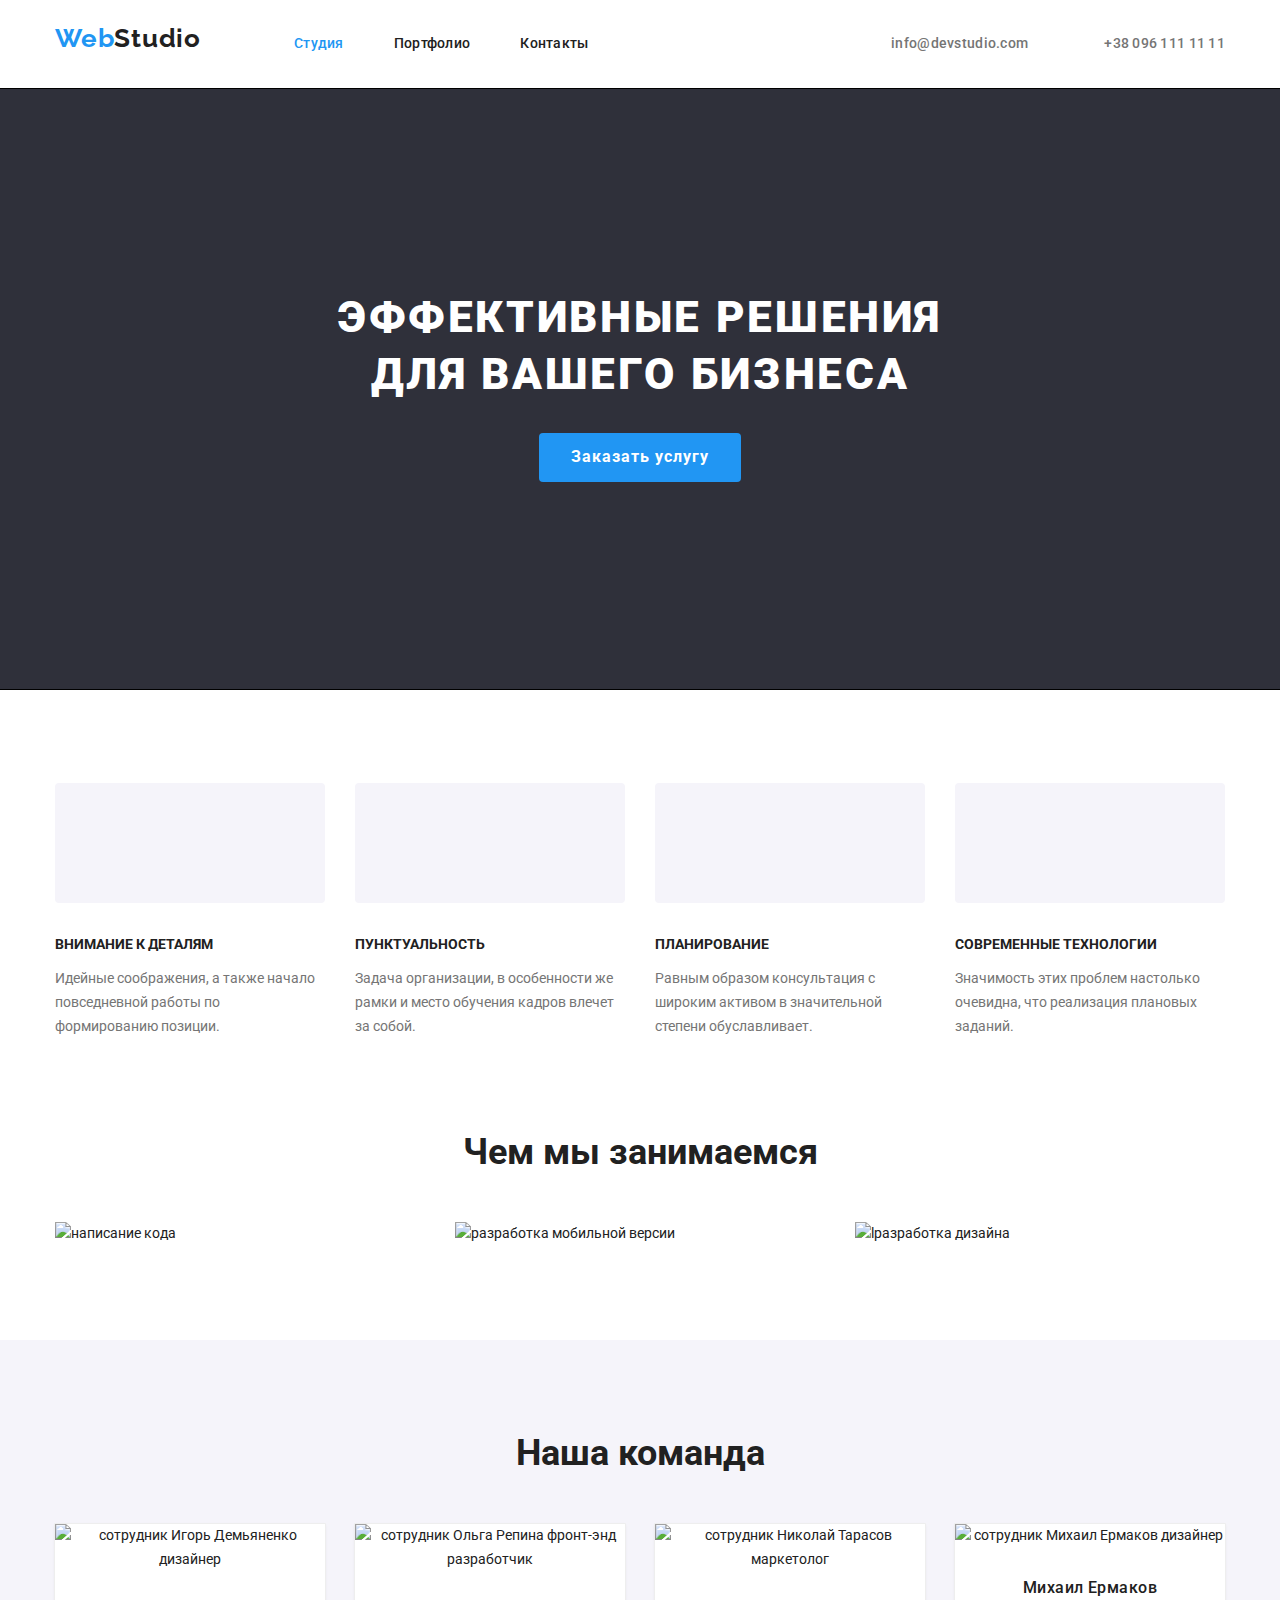
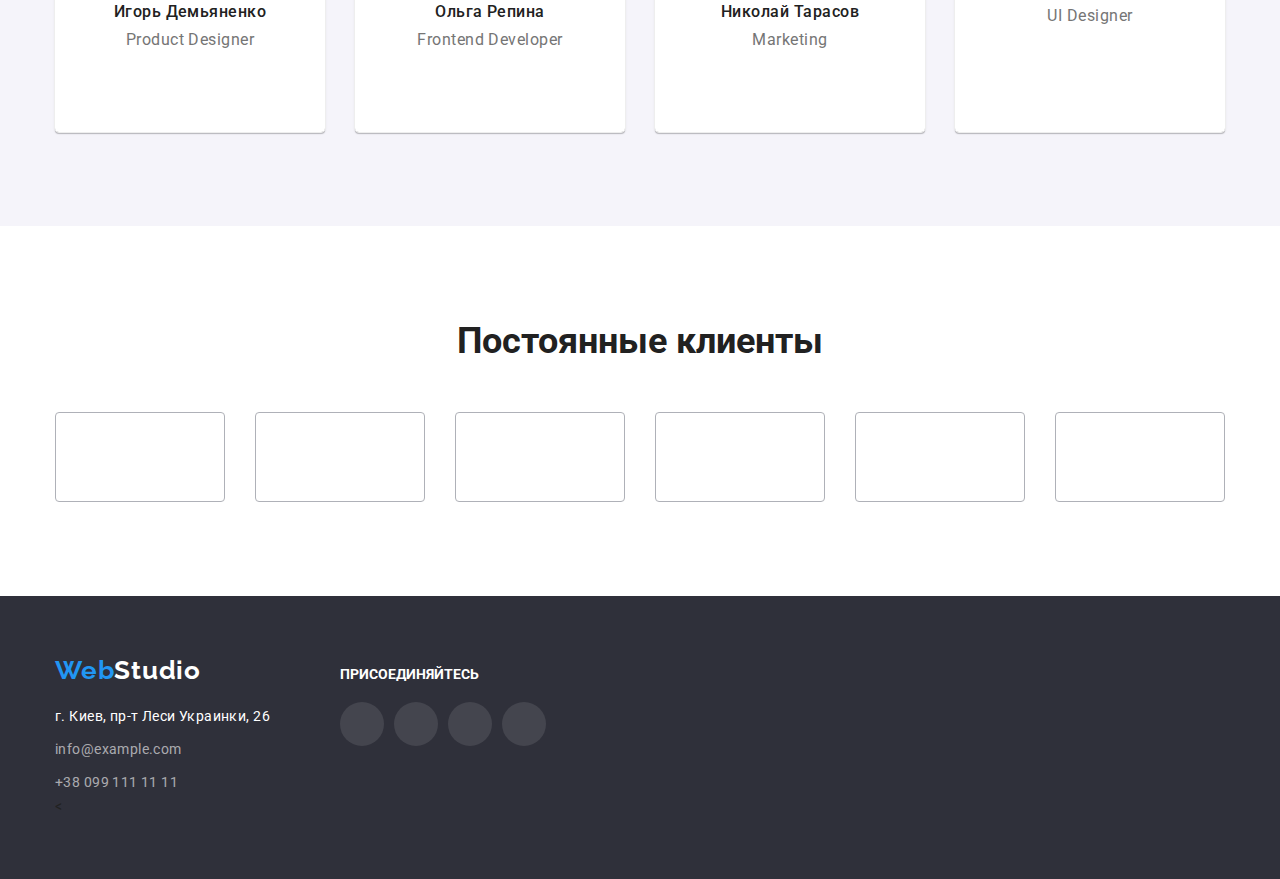
==== index.html @ 5edfe0b4 "Добавляет файлы работы номер4" ====
<!DOCTYPE html>
<html lang="ru">
<head>
    <meta charset="UTF-8">
    <meta http-equiv="X-UA-Compatible" content="IE=edge">
    <meta name="viewport" content="width=device-width, initial-scale=1.0">
    <title>Студия</title>
<link href="https://fonts.googleapis.com/css2?family=Raleway:wght@700&family=Roboto:wght@400;500;700;900&display=swap"
    rel="stylesheet">
    <link rel="stylesheet" href="https://cdnjs.cloudflare.com/ajax/libs/modern-normalize/1.0.0/modern-normalize.min.css" />
    <link rel="stylesheet" href="./css/styles.css">
</head>
<body>
    <header class="page-header">
        <div class="header-container container">
        <nav class="header-nav">
        <a href="./index.html" class="logo">Web<span class="accent">Studio</span></a>
        <ul class="site-nav list">
            <li><a href="./index.html" class="link current">Студия</a></li>
            <li><a href="./portfolio.html" class="link">Портфолио</a></li>
            <li><a href="#contacts" class="link">Контакты</a></li>
        </ul>
        </nav>
        <ul class="site-navcolor list header-container">
            <li class="site-navcolor-item"><a class="link" href="mailto:info@devstudio.com">
                <svg class="address-link-icon" width="16" height="12">
                <use href="./symbol-defs.svg#icon-envelope"></use>
                </svg>info@devstudio.com</a></li>
            <li class="site-navcolor-item"><a class="link" href="tel:+380961111111">
                <svg class="address-link-icon" width="16" height="12">
                <use href="./symbol-defs.svg#icon-tell"></use></svg>+38 096 111 11 11</a>
            </li>
        </ul>
        </div>
    </header>
    <main>
        <section class="bgcolorheader overlay">
            <div class=" container header-blok">
            <h1 class="headerdecor">Эффективные решения<br>для вашего бизнеса</h1>
            <button class="btn" type="button">Заказать услугу</button>
            </div>
        </section>
    <section class="section characteristic-info">
        <div class="container">
        <ul class="list characteristic">
            <li class="characteristic-item">
                <h3 class="decoration">ВНИМАНИЕ К ДЕТАЛЯМ </h3>
                <p class="text">Идейные соображения, а также начало повседневной работы по формированию позиции.</p>
            </li>
            <li class="characteristic-item">
                <h3 class="decoration">ПУНКТУАЛЬНОСТЬ</h3>
                <p class="text">Задача организации, в особенности же рамки и место обучения кадров влечет за собой.</p>
            </li>
            <li class="characteristic-item">
                <h3 class="decoration">ПЛАНИРОВАНИЕ</h3>
                <p class="text">Равным образом консультация с широким активом в значительной степени обуславливает.</p>
            </li>
            <li class="characteristic-item">
                <h3 class="decoration">СОВРЕМЕННЫЕ ТЕХНОЛОГИИ</h3>
                <p class="text">Значимость этих проблем настолько очевидна, что реализация плановых заданий.</p>
            </li>
        </ul>
        </div>
    </section>
    <section class="section work-section">
        <h2 class="work-secondheading">Чем мы занимаемся</h2>
        <div class="container">
        <ul class="list work-product">
            <li class="work-product-item"><img src="./images/frontend.jpg" alt="написание кода" width="370"></li>
            <li class="work-product-item"><img src="./images/development.jpg" alt="разработка мобильной версии" width="370"></li>
            <li class="work-product-item"><img src="./images/webdesign.jpg" alt="lразработка дизайна" width="370"></li>
        </ul>
        </div>
    </section>
    <section class="team section">
        <div class="container">
        <h2 class="teamheading">Наша команда</h2>
        <ul class="list team-representiv">
            <li class="bgcteam"><img class="team-img" src="./images/igordemyanenko.jpg" alt="сотрудник Игорь Демьяненко дизайнер" width="270">
            <h3 class="teamperson">Игорь Демьяненко</h3>
            <p class="teamposition">Product Designer</p>
            <ul class="team-networks list">
                <li class="team-networks-list">
            <a class="team-networks-links link" href="https://www.instagram.com/?h1=ru" target="_blank"
            rel="noopener noreferer"><svg width="20" height="20">
            <use href="./symbol-defs.svg#icon-instagram"></use>
                </svg></a>
            </li>
            <li class="team-networks-list">
                <a class="team-networks-links link" href="https://www.instagram.com/?h1=ru" target="_blank" rel="noopener noreferer"><svg width="20" height="20">
                    <use href="./symbol-defs.svg#icon-twitter"></use>
                    </svg></a>
            </li>
            <li class="team-networks-list">
                <a class="team-networks-links link" href="https://www.instagram.com/?h1=ru" target="_blank" rel="noopener noreferer"><svg
                        width="20" height="20">
                        <use href="./symbol-defs.svg#icon-facebook"></use>
                    </svg></a>
            </li>
            <li class="team-networks-list">
                <a class="team-networks-links link" href="https://www.instagram.com/?h1=ru" target="_blank" rel="noopener noreferer"><svg
                        width="20" height="20">
                        <use href="./symbol-defs.svg#icon-linkedin"></use>
                    </svg></a>
            </li></ul>
            <li class="bgcteam"><img class="team-img" src="./images/olgarepina.jpg" alt="сотрудник Ольга Репина фронт-энд разработчик" width="270">
            <h3 class="teamperson">Ольга Репина</h3>
            <p class="teamposition">Frontend Developer</p>
            <ul class="team-networks list">
                <li class="team-networks-list">
                    <a class="team-networks-links" href="https://www.instagram.com/?h1=ru" target="_blank"
                        rel="noopener noreferer"><svg width="20" height="20">
                            <use href="./symbol-defs.svg#icon-instagram"></use>
                        </svg></a>
                </li>
                <li class="team-networks-list">
                    <a class="team-networks-links" href="https://www.instagram.com/?h1=ru" target="_blank"
                        rel="noopener noreferer"><svg width="20" height="20">
                            <use href="./symbol-defs.svg#icon-twitter"></use>
                        </svg></a>
                </li>
                <li class="team-networks-list">
                    <a class="team-networks-links" href="https://www.instagram.com/?h1=ru" target="_blank"
                        rel="noopener noreferer"><svg width="20" height="20">
                            <use href="./symbol-defs.svg#icon-facebook"></use>
                        </svg></a>
                </li>
                <li class="team-networks-list">
                    <a class="team-networks-links" href="https://www.instagram.com/?h1=ru" target="_blank"
                        rel="noopener noreferer"><svg width="20" height="20">
                            <use href="./symbol-defs.svg#icon-linkedin"></use>
                        </svg></a>
                </li></ul>
            <li class="bgcteam"><img class="team-img" src="./images/nikolaytarasov.jpg" alt="сотрудник Николай Тарасов маркетолог" width="270">
            <h3 class="teamperson">Николай Тарасов</h3>
            <p class="teamposition">Marketing</p>
            <ul class="team-networks list">
                <li class="team-networks-list">
                    <a class="team-networks-links" href="https://www.instagram.com/?h1=ru" target="_blank"
                        rel="noopener noreferer"><svg width="20" height="20">
                            <use href="./symbol-defs.svg#icon-instagram"></use>
                        </svg></a>
                </li>
                <li class="team-networks-list">
                    <a class="team-networks-links" href="https://www.instagram.com/?h1=ru" target="_blank"
                        rel="noopener noreferer"><svg width="20" height="20">
                            <use href="./symbol-defs.svg#icon-twitter"></use>
                        </svg></a>
                </li>
                <li class="team-networks-list">
                    <a class="team-networks-links" href="https://www.instagram.com/?h1=ru" target="_blank"
                        rel="noopener noreferer"><svg width="20" height="20">
                            <use href="./symbol-defs.svg#icon-facebook"></use>
                        </svg></a>
                </li>
                <li class="team-networks-list">
                    <a class="team-networks-links" href="https://www.instagram.com/?h1=ru" target="_blank"
                        rel="noopener noreferer"><svg width="20" height="20">
                            <use href="./symbol-defs.svg#icon-linkedin"></use>
                        </svg></a>
                </li></ul>
            <li class="bgcteam"><img class="team-img" src="./images/mikhailyermakov.jpg" alt="сотрудник Михаил Ермаков дизайнер" width="270">
            <h3 class="teamperson">Михаил Ермаков</h3>
            <p class="teamposition">UI Designer</p>
            <ul class="team-networks list">
                <li class="team-networks-list">
                    <a class="team-networks-links" href="https://www.instagram.com/?h1=ru" target="_blank"
                        rel="noopener noreferer"><svg width="20" height="20">
                            <use href="./symbol-defs.svg#icon-instagram"></use>
                        </svg></a>
                </li>
                <li class="team-networks-list">
                    <a class="team-networks-links" href="https://www.instagram.com/?h1=ru" target="_blank"
                        rel="noopener noreferer"><svg width="20" height="20">
                            <use href="./symbol-defs.svg#icon-twitter"></use>
                        </svg></a>
                </li>
                <li class="team-networks-list">
                    <a class="team-networks-links" href="https://www.instagram.com/?h1=ru" target="_blank"
                        rel="noopener noreferer"><svg width="20" height="20">
                            <use href="./symbol-defs.svg#icon-facebook"></use>
                        </svg></a>
                </li>
                <li class="team-networks-list">
                    <a class="team-networks-links" href="https://www.instagram.com/?h1=ru" target="_blank"
                        rel="noopener noreferer"><svg width="20" height="20">
                            <use href="./symbol-defs.svg#icon-linkedin"></use>
                        </svg></a>
                </li></ul>
                </li></li></li></li></ul>
        </div>
    </section>
    <section class="clients section">
    <div class="container">
        <h3 class="clientheading">Постоянные клиенты</h3>
        <ul class="clients-list list">
            <li class="clients-item"><a href="" class="link clients-links">
            <svg class="clients-icon" width="106" height="60">
            <use href="./symbol-defs.svg#icon-yaco"></use>
            </svg></a>
            </li>
<li class="clients-item">
    <a href="" class="clients-links">
    <svg class="clients-icon" width="106" height="60">
    <use href="./symbol-defs.svg#icon-logo"></use>
    </svg></a>
</li>
<li class="clients-item">
    <a href="" class="clients-links">
    <svg class="clients-icon" width="106" height="60">
    <use href="./symbol-defs.svg#icon-company"></use>
    </svg></a>
</li>
<li class="clients-item">
    <a href="" class="clients-links">
    <svg class="clients-icon" width="106" height="60">
    <use href="./symbol-defs.svg#icon-fosterpeters"></use>
    </svg></a>
</li>
<li class="clients-item">
    <a href="" class="clients-links">
    <svg class="clients-icon" width="106" height="60">
    <use href="./symbol-defs.svg#icon-brand"></use>
    </svg></a>
</li>
<li class="clients-item">
    <a href="" class="clients-links">
    <svg class="clients-icon" width="106" height="60">
    <use href="./symbol-defs.svg#icon-taglife"></use>
    </svg></a>
</li>
        </ul>
    </div>
    </section>
    </main>
    <footer class="footer">
        <div class="container footer-container">
            <div class="footer-item">
        <a class="logo" href="/">Web<span class="accentfooter">Studio</span></a>
        <address class="address">
            <ul class="list">
                <li class="address-item"><a class="link footeraddress" href="">г. Киев, пр-т Леси Украинки, 26</a></li>
                <li class="address-item"><a class="link footercontackt" href="mailto:info@devstudio.com">info@example.com</a></li>
                <li class="address-item"><a class="link footercontackt" href="tel:+380961111111">+38 099 111 11 11</a></li>
            </ul><
        </address></div>
        <div class="footer-item">
            <p class="footer-join-title">присоединяйтесь</p>
            <ul class="footer-networks list">
                <li class="footer-networks-list">
                    <a href="https://www.instagram.com/?hl=ru" target="_blank" rel="noopener noreferer"
                        class="footer-networks-links">
                        <svg width="20" height="20">
                            <use href="./symbol-defs.svg#icon-instagram"></use>
                        </svg></a>
                </li>
                <li class="footer-networks-list">
                    <a href="https://twitter.com/?lang=ru" target="_blank" rel="noopener noreferer"
                        class="footer-networks-links">
                        <svg width="20" height="20">
                            <use href="./symbol-defs.svg#icon-twitter"></use>
                        </svg></a>
                </li>
                <li class="footer-networks-list">
                    <a href="https://uk-ua.facebook.com/" target="_blank" rel="noopener noreferer"
                        class="footer-networks-links"><svg width="20" height="20">
                            <use href="./symbol-defs.svg#icon-facebook"></use>
                        </svg></a>
                </li>
                <li class="footer-networks-list">
                    <a href="https://www.linkedin.com/" target="_blank" rel="noopener noreferer"
                        class="footer-networks-links"><svg width="20" height="20">
                            <use href="./symbol-defs.svg#icon-linkedin"></use>
                        </svg></a>
                </li>
            </ul>
        </div></div>
    </footer>
</body>
</html>
---- css/styles.css ----
:root {
  --primary-text-color: #212121;
  --title-text-color: #757575;
  --accent-color: #2196f3;
  --footer-contact: rgba(255, 255, 255, 0.6);
  --dark-bgc: #2f303a;
  --white-text-color: #ffffff;
  --white-bgc-port: #f5f4fa;
  --border-portfoli: #eeeeee;
  --icon: #afb1b8;
}

/*html {
  box-sizing: border-box;
}*/

*,
*::before,
*::after {
  box-sizing: border-box;
}

/** {
  padding: 0;
  margin: 0;
  border: 0;
}

*nav,
footer,
header,
aside {
  display: block;
}*/

.hidden {
  position: absolute;
  width: 1px;
  height: 1px;
  margin: -1px;
  padding: 0;
  overflow: hidden;
  border: 0;
  clip: rect(0 0 0 0);
}

body {
  background-color: var(--btn-second-color);
  color: var(--primary-text-color);
  font-family: Roboto, sans-serif;
  font-size: 14px;
  line-height: 1.71;
  font-weight: 400;
  font-style: normal;
}

p,
h1,
h2,
h3,
h4,
h5,
h6 {
  margin: 0;
}

ul {
  margin: 0;
  padding-left: 0;
}

img {
  display: block;
}

.container {
  width: 1200px;
  margin: 0 auto;
  padding: 0 15px;
}

.section {
  padding-top: 94px;
  padding-bottom: 94px;
}

.header-container {
  display: flex;
  align-items: center;
  /*margin-left: auto;
  /*padding-left: 93px;
  padding-right: 215px;
  padding-top: 24px;
  padding-bottom: 25px;
  /*margin-left: 32px;*/
}
/*.site-nav:not(:last-child) {
  margin-right: 40px;
}*/
/*header*/
.list {
  list-style: none;
}

.link {
  text-decoration: none;
}

/*.main-nav {
  display: inline-flex;
  align-items: center;
}*/

.header-nav {
  display: flex;
}

.header-nav .logo {
  margin-right: 93px;
  padding-top: 24px;
  padding-bottom: 25px;
  display: block;
}

.page-header {
  border-bottom: 1px solid var(--border-portfoli);
}

.site-nav {
  display: flex;
  font-weight: 500;
  letter-spacing: 0.02em;
  /*padding-top:32px ;
  padding-bottom: 32px;*/
}

.site-nav li:not(:last-child) {
  margin-right: 50px;
}

.site-nav li {
  margin-right: 50px;
}

.site-nav .link {
  color: var(--primary-text-color);
  padding-top: 32px;
  padding-bottom: 32px;
  display: block;
}
.site-nav .link:hover,
.site-nav .link:focus,
.link.current {
  color: var(--accent-color);
}

.site-navcolor {
  display: flex;
  font-weight: 500;
  letter-spacing: 0.02em;
  /*padding-top: 32px;
  padding-bottom: 32px;*/
  align-items: center;
  margin-left: auto;
}

.site-navcolor-item:not(:last-child) {
  margin-right: 50px;
}

/*.site-navcolor-item::before {
  content: "";
  display: inline-block;
  widht: 16px;
  height: 12px;
  outline: 1px solid red;
  /*(если иконка на 100процентов ширины,убираем ширину и инлайн-блок на блок (иконки после хедера))*/
/*background-image: url(../images/envelope.svg);
  background-size: contain;
  background-repeat: no-repeat;
}*/

.site-navcolor .link {
  color: var(--title-text-color);
  padding-top: 32px;
  padding-bottom: 32px;
  display: block;
}
.site-navcolor .link:hover,
.site-navcolor .link:focus,
.link.current {
  color: var(--accent-color);
}

.logo {
  color: var(--accent-color);
  font-family: Raleway, cursive;
  font-size: 26px;
  line-height: 1.1;
  font-weight: bold;
  text-decoration: none;
  letter-spacing: 0.03em;
  /*padding-right: 93px;
  /*padding-left: 215px;*/
  /*padding-top:24px;
  padding-bottom:25px;*/
}

.accent {
  color: var(--primary-text-color);
}

/*header*/
.teamheading {
  font-size: 36px;
  line-height: 1.1;
  font-weight: bold;
  color: var(--primary-text-color);
  text-align: center;
  margin-bottom: 50px;
}

/*main*/
.bgcolorheader {
  background-color: var(--dark-bgc);
  /*margin-bottom: 94px;
  margin-top: 32px;*/
  padding-bottom: 200px;
  padding-top: 200px;
  text-align: center;
}

.headerdecor {
  color: var(--white-text-color);
  font-weight: 900;
  font-size: 44px;
  line-height: 1.3;
  letter-spacing: 0.06em;
  text-align: center;
  text-transform: uppercase;
  margin-bottom: 30px;
  /*padding: 200px;*/
}

.btn {
  background: var(--accent-color);
  color: var(--white-text-color);
  font-size: 16px;
  border-radius: 4px;
  font-family: inherit;
  font-weight: bold;
  font-size: 16px;
  line-height: 1.8;
  letter-spacing: 0.06em;
  cursor: pointer;
  /*justify-content: center;
  align-items: center;*/
  display: inline-block;
  padding: 10px 32px;
  text-align: center;
  border: none;
}

.decoration {
  color: var(--primary-text-color);
  text-transform: uppercase;
  margin-bottom: 10px;
  font-size: 14px;
}

.text {
  color: var(--title-text-color);
  /*font-weight: normal;
  font-size: 14px;
  letter-spacing: 0.03em;
  /*flex-wrap: wrap;
  width: 270px;*/
  /*text-align: left;
  /*margin-right: 20px;*/
}

.team {
  background-color: var(--white-bgc-port);
  /*margin-top: 94px;*/
}

.teamperson {
  color: var(--primary-text-color);
  font-weight: 500;
  font-size: 16px;
  line-height: 19px;
  letter-spacing: 0.03em;
  /*padding-top: 30px;*/
  padding-bottom: 10px;
}

.teamposition {
  color: var(--title-text-color);
  font-weight: normal;
  font-size: 16px;
  line-height: 1.1;
  letter-spacing: 0.03em;
  margin-bottom: 10px;
}

.bgcteam {
  /*background-color: var(--btn-second-color);*/
  text-align: center;
  flex-basis: calc((100% / 4- 30px));
  margin-top: 30px;
  margin-left: 30px;
  padding-bottom: 30px;
  outline: 1px solid var(--border-portfoli);
  box-shadow: 0px 1px 3px rgba(0, 0, 0, 0.12), 0px 1px 1px rgba(0, 0, 0, 0.14),
    0px 2px 1px rgba(0, 0, 0, 0.2);
  border-radius: 0px 0px 4px 4px;
  background: var(--white-text-color);
}

.team-img {
  margin-bottom: 30px;
}

.team-representiv {
  display: flex;
  flex-wrap: wrap;
  margin-left: -30px;
  margin-top: -30px;
  /*outline: 1px solid var(--border-portfoli);*/
  /*margin-bottom: 94px;*/
}

.work-section {
  /*flex-basis: calc((100% / 3- 30px));
  /*margin-top: 94px;*/
  /*margin-left: 30px;
  /*margin-bottom: 94px;*/
  padding-top: 0;
}

.work-product {
  display: flex;
  flex-wrap: wrap;
  margin-left: -30px;
  margin-top: -30px;
  /*justify-content: space-between;
  /*margin-bottom: 94px;*/
}

.work-product-item {
  width: calc(100% / 3- 30px);
  margin-top: 30px;
  margin-left: 30px;
}

.characteristic {
  /*flex-basis: calc((100% / 4- 30px));*/
  display: flex;
  flex-wrap: wrap;
  margin-top: -30px;
  margin-left: -30px;
}

.characteristic-item {
  width: calc(100% / 4 - 30px);
  margin-left: 30px;
  margin-top: 30px;
}

/*.characteristic-info {
  display: flex;
}*/

/*.characteristic {
  display: inline;
}*/

.chapter-item:not(:last-child) {
  margin-right: 8px;
}

.chapter {
  display: flex;
  /*margin-left: 373px;*/
  justify-content: center;
  align-items: center;
  /*margin-top: 94px;*/
  margin-bottom: 50px;
}
/*footer*/
.footer {
  background-color: var(--dark-bgc);
  padding-top: 60px;
  padding-bottom: 60px;
}

.footeraddress {
  font-size: 14px;
  line-height: 1.7;
  letter-spacing: 0.03em;
  color: var(--white-text-color);
  /*text-decoration: none;*/
}

.footercontackt {
  font-size: 14px;
  line-height: 1.7;
  letter-spacing: 0.03em;
  color: var(--footer-contact);
  /*text-decoration: none;*/
}

.accentfooter {
  color: var(--white-text-color);
}

/*portfolio*/
.btnport {
  background-color: var(--white-bgc-port);
  color: var(--primary-text-color);
  font-family: inherit;
  font-weight: 500;
  font-size: 16px;
  line-height: 1.6;
  letter-spacing: 0.03em;
  border-radius: 4px;
  border: none;
  cursor: pointer;
  padding: 6px 22px;
  /*margin-right: 8px;*/
}

.btnport:hover,
.btnport:focus,
.currentbtn {
  background-color: var(--accent-color);
  color: var(--white-text-color);
  box-shadow: 0px 3px 1px rgba(0, 0, 0, 0.1), 0px 1px 2px rgba(0, 0, 0, 0.08),
    0px 2px 2px rgba(0, 0, 0, 0.12);
}

.txt {
  color: var(--primary-text-color);
  font-weight: bold;
  font-size: 18px;
  /*line-height: 36px;*/
}

.txtp {
  color: var(--title-text-color);
  font-weight: normal;
  font-size: 16px;
  font-family: inherit;
  /*padding-left: 24px;*/
}

.portfoliowork {
  display: flex;
  flex-wrap: wrap;
  margin-left: -30px;
  margin-top: -30px;
  /*outline: 1px solid var(--border-portfoli);*/
  padding: 0px;
  /*margin-bottom: 94px;*/
}

.bgcproduct {
  background-color: var(--white-text-color);
  text-align: left;
  flex-basis: calc(100% / 3 - 30px);
  /*margin-top: 30px;*/
  margin-left: 30px;
  margin-top: 30px;
  /*outline: 1px solid var(--border-portfoli);*/
  /*padding-bottom: 20px;*/
}

.bgcproduct:hover,
.bgcproduct:focus {
  box-shadow: 0px 1px 1px rgba(0, 0, 0, 0.12), 0px 4px 4px rgba(0, 0, 0, 0.06),
    1px 4px 6px rgba(0, 0, 0, 0.16);
}

.bgsproduct-content {
  /*padding: 20px 24px;*/
  padding: 20px 0px 20px 24px;
  border: 1px solid var(--border-portfoli);
}

.txtdecoport {
  text-decoration: none;
  color: var(--primary-text-color);
  font-size: 18px;
  line-height: 2;
  letter-spacing: 0.06em;
  font-weight: 700;
}

.textdecoport {
  margin-bottom: 4px;
  font-size: 18px;
  /*padding-top: 20px;
  padding-left: 24px;*/
}

.address {
  font-style: inherit;
  /*padding-right: 93px;
  /*padding-left: 215px;*/
}

.address-item:not(:last-child) {
  margin-bottom: 9px;
}

.footeraddress:hover,
.footeraddress:focus {
  color: var(--accent-color);
}
.footercontackt:hover,
.footercontackt:focus {
  color: var(--accent-color);
}

.footer .logo {
  margin-bottom: 20px;
  display: block;
}

.work-secondheading {
  font-size: 36px;
  line-height: 1.1;
  font-weight: bold;
  color: var(--primary-text-color);
  text-align: center;
  margin-bottom: 50px;
}

/*.line-container {
  margin-left: auto;
  margin-right: auto;
  outline: 1px solid #ececec;
}*/

/*.chapter:not(:last-child) {
    padding-right: 8px;
}*/

/*.border {
  border-bottom-width: 1px;
  border-bottom-style: solid;
  border-bottom-color: #ececec;
}*/

/*.header-blok {
  text-align: center;
  border: 1px solid #black;
}*/
.overlay {
  max-width: 1600px;
  height: 600px;
  outline: 1px solid black;
  margin-left: auto;
  margin-right: auto;
  background-image: linear-gradient(
      to right,
      rgba(47, 48, 58, 0.4),
      rgba(47, 48, 58, 0.4)
    ),
    url(../images/headerimg.jpg);
  background-repeat: no-repeat;
  background-size: cover;
  background-position: center;
}

/*button::before{
  width: 20px;
  height: 20px;
  background-color: ;
  content:"";
  color: beige;
  margin-right:10px;
  background-image:url();
  background-size:contain;*/

.characteristic .characteristic-item::before {
  content: "";
  display: block;
  height: 120px;
  background-size: 70px;
  background-repeat: no-repeat;
  background-color: rgba(245, 244, 250, 1);
  background-position: center;
  border-radius: 4px;
  margin-bottom: 30px;
}
.characteristic-item:nth-child(1)::before {
  background-image: url(../images/antenna.svg);
}
.characteristic-item:nth-child(2)::before {
  background-image: url(../images/clock.svg);
}

.characteristic-item:nth-child(3)::before {
  background-image: url(../images/diagram.svg);
}
.characteristic-item:nth-child(4)::before {
  background-image: url(../images/astronaut.svg);
}

.clientheading {
  font-family: Roboto;
  font-weight: 700;
  font-size: 36px;
  line-height: 1.167;
  text-align: center;
  margin-bottom: 50px;
}
.clients-list {
  display: flex;
  flex-wrap: wrap;
  margin-top: -30px;
  margin-left: -30px;
}

.clients-item {
  margin-top: 30px;
  margin-left: 30px;
  flex-basis: calc(100% / 6 - 30px);
}

.clients-icon {
}

.clients-links {
  display: flex;
  width: 170px;
  height: 90px;
  justify-content: center;
  align-items: center;
  fill: #afb1b8;
  border: 1px solid #afb1b8;
  border-radius: 4px;
}

.clients-links:hover,
.clients-links:focus {
  fill: var(--accent-color);
  border: 1px solid var(--accent-color);
}

.team-networks-list:not(:last-child) {
  margin-right: 10px;
}

/*.team-networks-list {
  padding: 12px;
  width: 44px;
  height: 44px;
  display: inline-block;
  border-radius: 50%;
  /*background-color: rgba(45, 62, 158, 0.1);*/
/*fill: #2196f3;
  /*margin-top: 28px;
  margin-left: 20px;*/

.team-networks-links {
  padding: 12px;
  width: 44px;
  height: 44px;
  display: inline-block;
  border-radius: 50%;
  fill: var(--icon);
  /*background-color: rgba(45, 62, 158, 0.1);*/
  /*margin-top: 28px;
  margin-left: 20px;*/
}

.team-networks-links:hover,
.team-networks-links:focus {
  background-color: var(--accent-color);
  fill: var(--white-text-color);
}

.team-networks {
  display: flex;
  justify-content: center;
  /*flex-wrap: wrap;
  margin-top: -16px;
  margin-left: -16px;*/
}

.footer-item {
  /* margin-top: 72px;
  position: relative;*/
}

.footer-container {
  display: flex;
  align-items: baseline;
}

.footer-item:not(:last-child) {
  margin-right: 70px;
}

.footer-join-title {
  margin-bottom: 0;
  font-weight: 700;
  font-size: 14px;
  line-height: 1.142;
  text-transform: uppercase;
  color: #ffffff;
  margin-right: 10px;
}

.footer-networks {
  display: flex;
  flex-wrap: wrap;
  margin-top: 20px;
  /*margin-right: 100px;*/
  /*padding-right: 10px;*/
}
.footer-networks-links {
  padding: 12px;
  width: 44px;
  height: 44px;
  display: inline-block;
  border-radius: 50%;
  background-color: rgba(255, 255, 255, 0.1);
  fill: #ffffff;
}

.footer-networks-links:hover,
.footer-networks-links:focus {
  background-color: var(--accent-color);
  fill: var(--white-text-color);
}

.clients-icon:hover,
.clients-icon:focus {
  color: var(--accent-color);
}

.footer-networks-list:not(:last-child) {
  margin-right: 10px;
}

.address-link-icon {
  fill: currentColor;
  margin-right: 10px;
}
/*align-items: baseline;
  /* padding-right: 10px; */
/* padding-top: 6px; */
/*padding-left: 3px;
  padding-right: 3px;
  float: left;
  overflow: hidden;*/

/*.svg.address-link-icon::before {
  content: "";
  display: block;
  height: 16px;
  background-size: contain;
  background-repeat: no-repeat;
  /*background-color: rgba(245, 244, 250, 1);
  background-position: center;
  border-radius: 4px;*/

/*.icon {
  background-image: url(../images/antenna.svg);
}
/*.icon-anten {
  background-image: url(../images/antenna.svg);
  /* background-size: contain;
  background-repeat: no-repeat;
  background-color: rgba(245, 244, 250, 1);
  background-position: center;}*/ ;
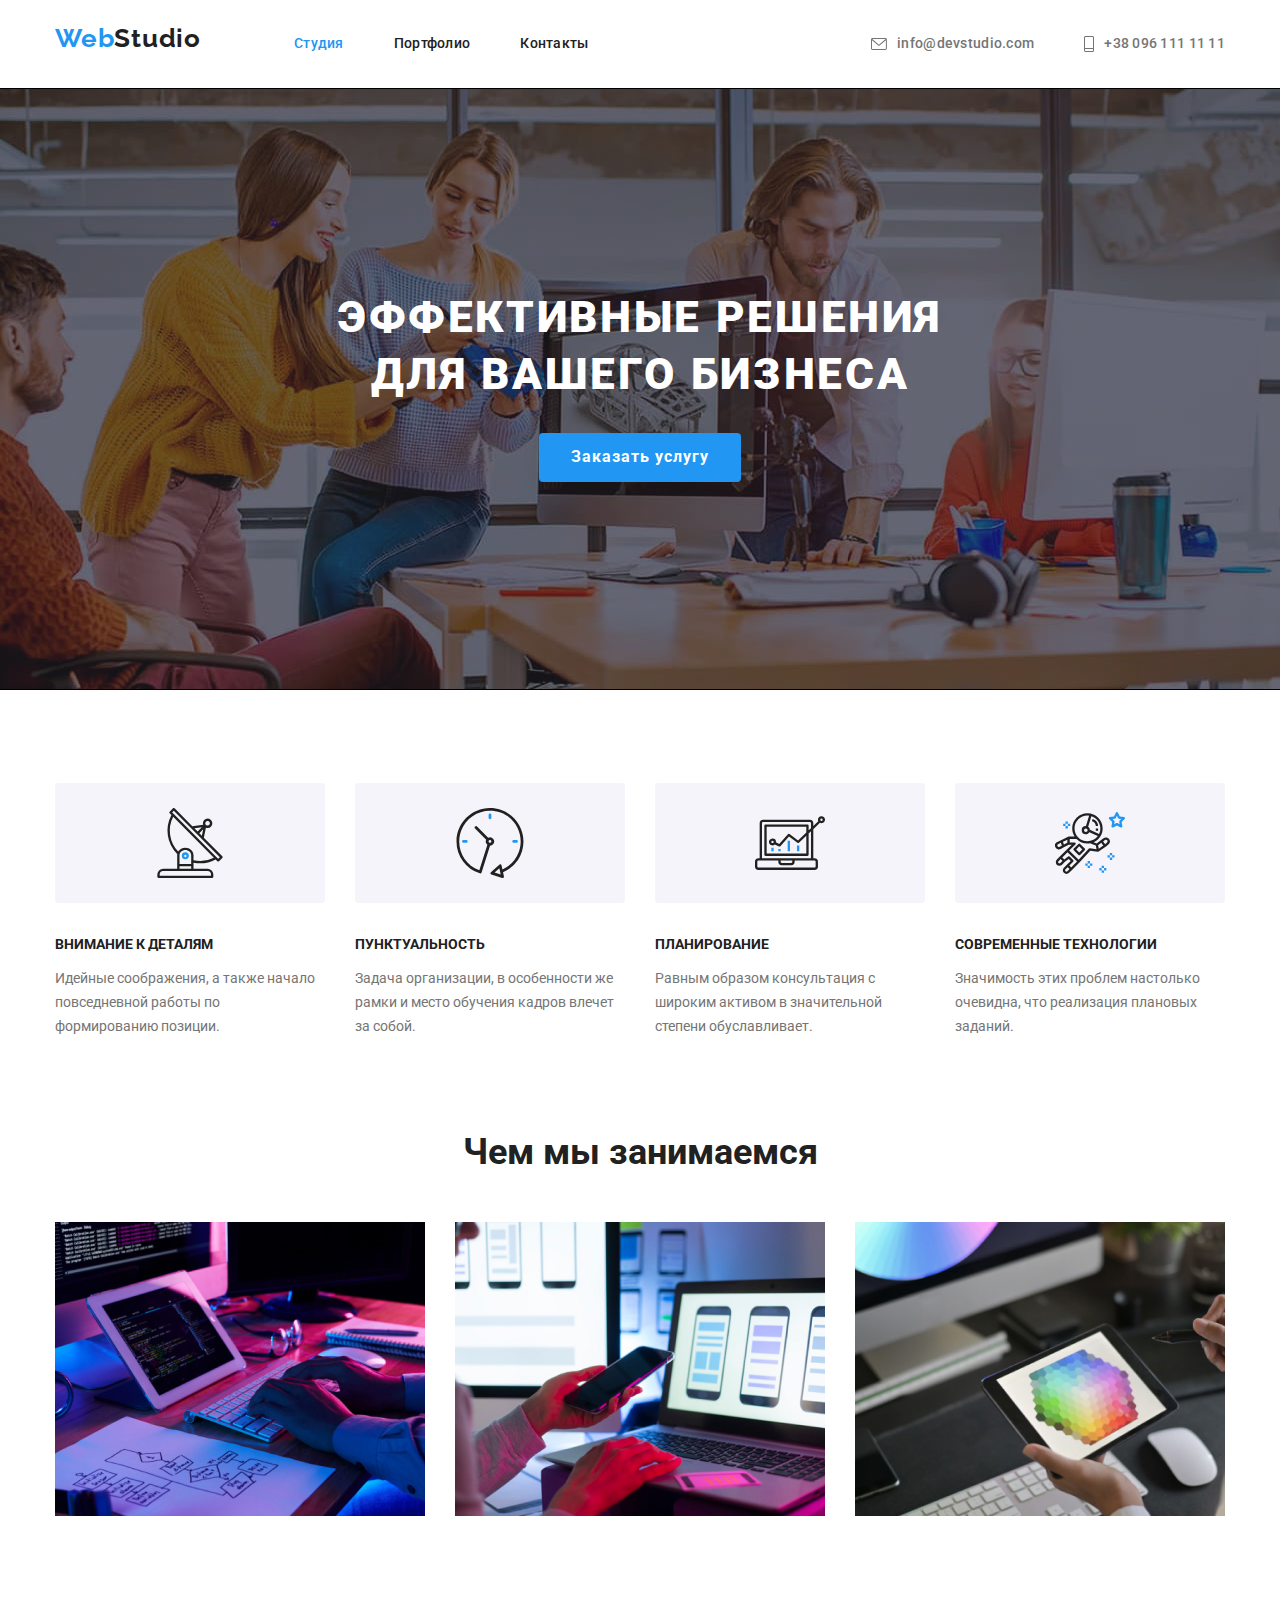
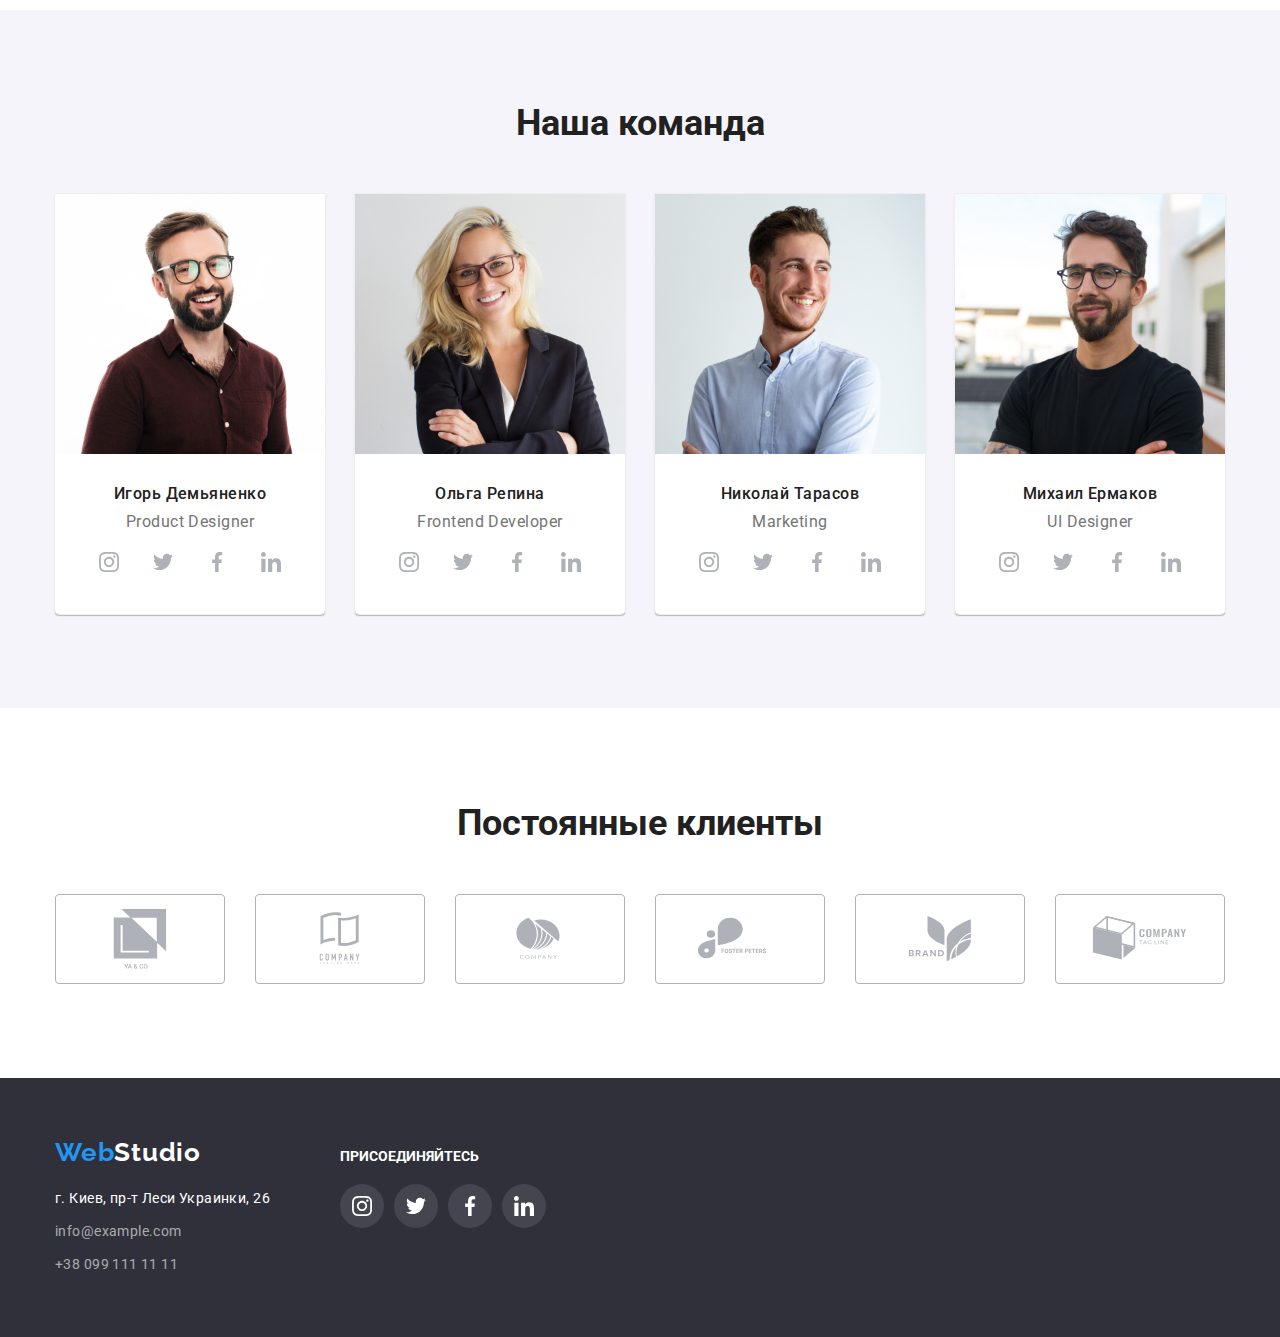
==== commit 98830635: "Добавляет правки прошлого дз 4" ====
--- a/index.html
+++ b/index.html
@@ -27,7 +27,7 @@
                 <use href="./symbol-defs.svg#icon-envelope"></use>
                 </svg>info@devstudio.com</a></li>
             <li class="site-navcolor-item"><a class="link" href="tel:+380961111111">
-                <svg class="address-link-icon" width="16" height="12">
+                <svg class="address-link-icon" width="10" height="16">
                 <use href="./symbol-defs.svg#icon-tell"></use></svg>+38 096 111 11 11</a>
             </li>
         </ul>
@@ -102,7 +102,7 @@
                         width="20" height="20">
                         <use href="./symbol-defs.svg#icon-linkedin"></use>
                     </svg></a>
-            </li></ul>
+            </li></ul></li>
             <li class="bgcteam"><img class="team-img" src="./images/olgarepina.jpg" alt="сотрудник Ольга Репина фронт-энд разработчик" width="270">
             <h3 class="teamperson">Ольга Репина</h3>
             <p class="teamposition">Frontend Developer</p>
@@ -130,7 +130,7 @@
                         rel="noopener noreferer"><svg width="20" height="20">
                             <use href="./symbol-defs.svg#icon-linkedin"></use>
                         </svg></a>
-                </li></ul>
+                </li></ul></li>
             <li class="bgcteam"><img class="team-img" src="./images/nikolaytarasov.jpg" alt="сотрудник Николай Тарасов маркетолог" width="270">
             <h3 class="teamperson">Николай Тарасов</h3>
             <p class="teamposition">Marketing</p>
@@ -158,7 +158,7 @@
                         rel="noopener noreferer"><svg width="20" height="20">
                             <use href="./symbol-defs.svg#icon-linkedin"></use>
                         </svg></a>
-                </li></ul>
+                </li></ul></li>
             <li class="bgcteam"><img class="team-img" src="./images/mikhailyermakov.jpg" alt="сотрудник Михаил Ермаков дизайнер" width="270">
             <h3 class="teamperson">Михаил Ермаков</h3>
             <p class="teamposition">UI Designer</p>
@@ -186,8 +186,7 @@
                         rel="noopener noreferer"><svg width="20" height="20">
                             <use href="./symbol-defs.svg#icon-linkedin"></use>
                         </svg></a>
-                </li></ul>
-                </li></li></li></li></ul>
+                </li></ul></li></ul>
         </div>
     </section>
     <section class="clients section">
@@ -242,7 +241,7 @@
                 <li class="address-item"><a class="link footeraddress" href="">г. Киев, пр-т Леси Украинки, 26</a></li>
                 <li class="address-item"><a class="link footercontackt" href="mailto:info@devstudio.com">info@example.com</a></li>
                 <li class="address-item"><a class="link footercontackt" href="tel:+380961111111">+38 099 111 11 11</a></li>
-            </ul><
+            </ul>
         </address></div>
         <div class="footer-item">
             <p class="footer-join-title">присоединяйтесь</p>
--- a/css/styles.css
+++ b/css/styles.css
@@ -184,7 +184,8 @@
   color: var(--title-text-color);
   padding-top: 32px;
   padding-bottom: 32px;
-  display: block;
+  display: flex;
+  align-items: center;
 }
 .site-navcolor .link:hover,
 .site-navcolor .link:focus,
@@ -475,10 +476,15 @@
   /*padding-bottom: 20px;*/
 }
 
-.bgcproduct:hover,
-.bgcproduct:focus {
+.product-link:hover,
+.product-link:focus {
+  outline: none;
   box-shadow: 0px 1px 1px rgba(0, 0, 0, 0.12), 0px 4px 4px rgba(0, 0, 0, 0.06),
     1px 4px 6px rgba(0, 0, 0, 0.16);
+}
+
+.product-link {
+  display: block;
 }
 
 .bgsproduct-content {
@@ -629,9 +635,6 @@
   flex-basis: calc(100% / 6 - 30px);
 }
 
-.clients-icon {
-}
-
 .clients-links {
   display: flex;
   width: 170px;
@@ -690,10 +693,9 @@
   margin-left: -16px;*/
 }
 
-.footer-item {
+/*.footer-item {
   /* margin-top: 72px;
-  position: relative;*/
-}
+  position: relative;}*/
 
 .footer-container {
   display: flex;
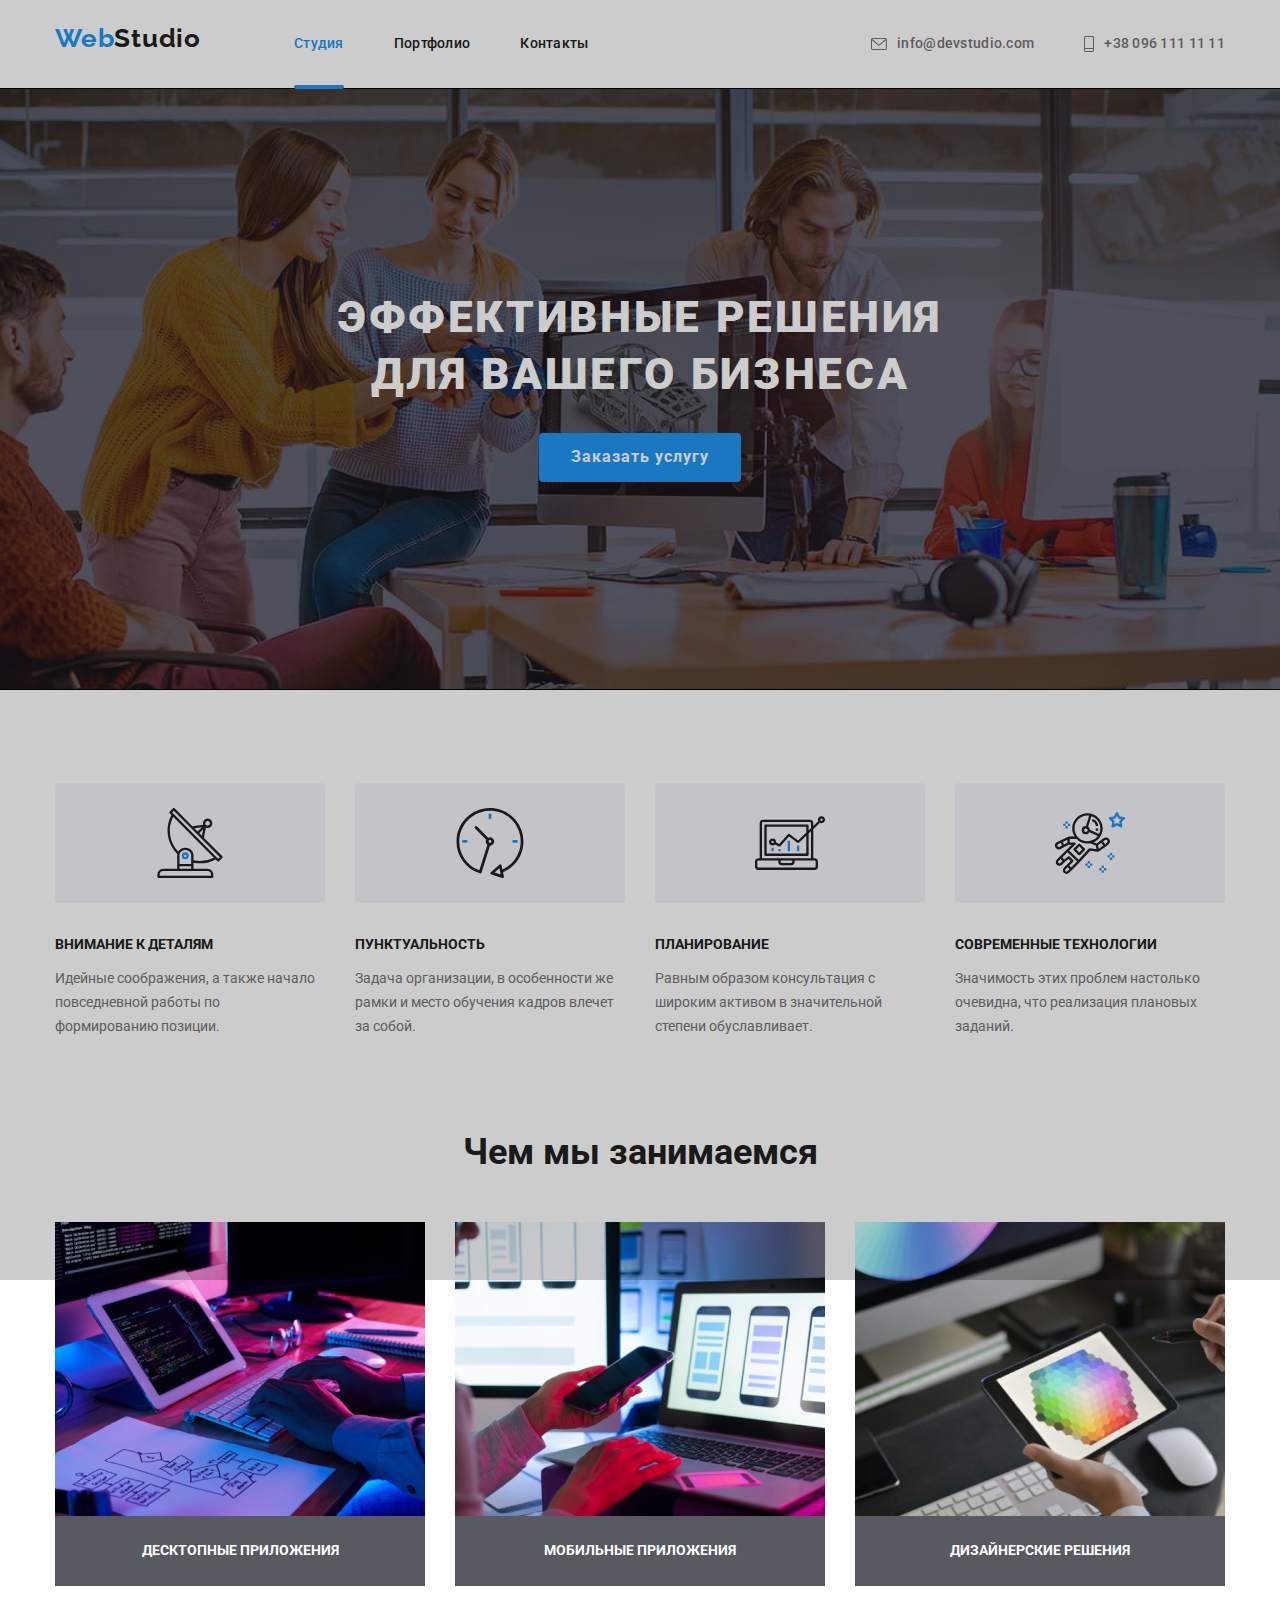
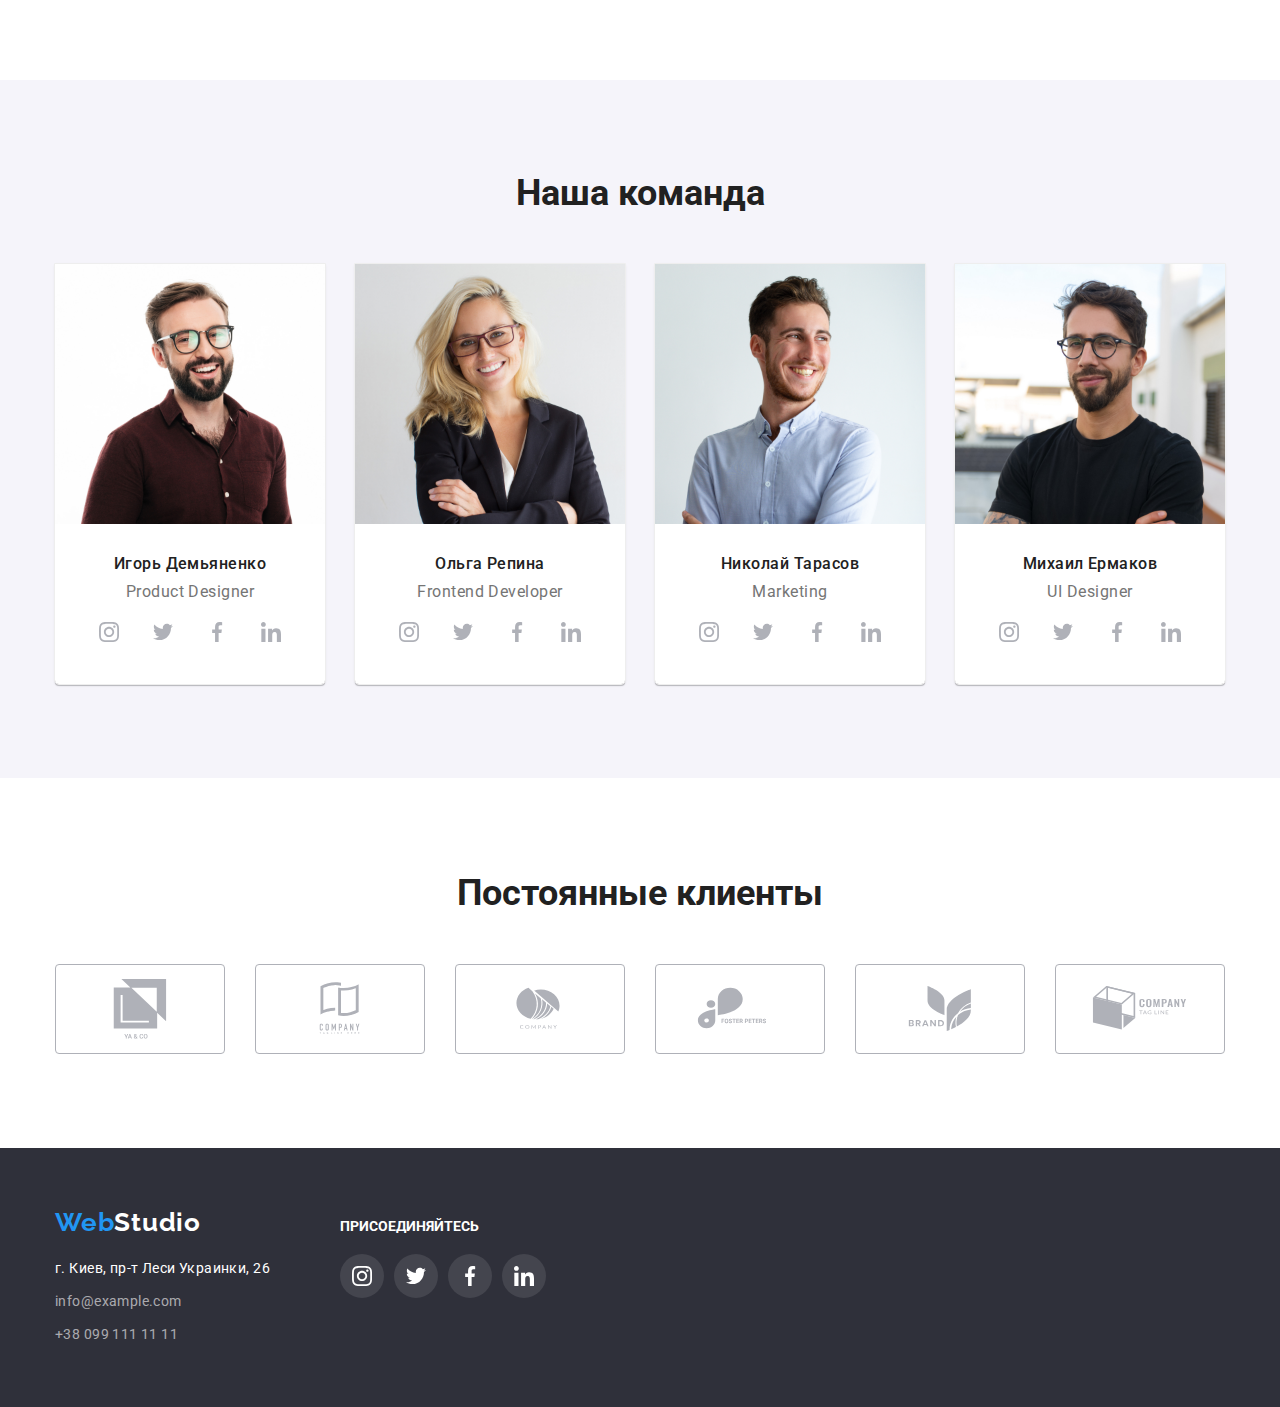
==== commit b2be44f0: "Добавляет модалку и задачи дз5" ====
--- a/index.html
+++ b/index.html
@@ -37,7 +37,7 @@
         <section class="bgcolorheader overlay">
             <div class=" container header-blok">
             <h1 class="headerdecor">Эффективные решения<br>для вашего бизнеса</h1>
-            <button class="btn" type="button">Заказать услугу</button>
+            <button class="btn" type="button" data-modal-open>Заказать услугу</button>
             </div>
         </section>
     <section class="section characteristic-info">
@@ -66,9 +66,9 @@
         <h2 class="work-secondheading">Чем мы занимаемся</h2>
         <div class="container">
         <ul class="list work-product">
-            <li class="work-product-item"><img src="./images/frontend.jpg" alt="написание кода" width="370"></li>
-            <li class="work-product-item"><img src="./images/development.jpg" alt="разработка мобильной версии" width="370"></li>
-            <li class="work-product-item"><img src="./images/webdesign.jpg" alt="lразработка дизайна" width="370"></li>
+            <li class="work-product-item"><img src="./images/frontend.jpg" alt="написание кода" width="370"><p class="wedo-content">Десктопные приложения</p></li>
+            <li class="work-product-item"><img src="./images/development.jpg" alt="разработка мобильной версии" width="370"><p class="wedo-content">Мобильные приложения</p></li>
+            <li class="work-product-item"><img src="./images/webdesign.jpg" alt="lразработка дизайна" width="370"><p class="wedo-content">Дизайнерские решения</p></li>
         </ul>
         </div>
     </section>
@@ -275,5 +275,11 @@
             </ul>
         </div></div>
     </footer>
+<div class="backdrop data-modal">
+<div class="modal">
+    <button type="button" class="close-btn" data-modal-close>x</button>
+</div>
+</div>
+<script src=""
 </body>
 </html>--- a/css/styles.css
+++ b/css/styles.css
@@ -104,6 +104,7 @@
 
 .link {
   text-decoration: none;
+  position: relative;
 }
 
 /*.main-nav {
@@ -778,4 +779,163 @@
   /* background-size: contain;
   background-repeat: no-repeat;
   background-color: rgba(245, 244, 250, 1);
-  background-position: center;}*/ ;
+  background-position: center;}*/
+
+.current::after {
+  content: "";
+  display: block;
+  position: absolute;
+  width: 100%;
+  height: 4px;
+  bottom: -1px;
+  /* left: 453px;
+  top: 76px;
+  /*position: absolute
+  /*bottom: -30px;
+  /*height: 4px;
+  width: 50%;*/
+  background-color: var(--accent-color);
+  border-radius: 2px;
+}
+
+.wedo-content {
+  /*position: absolute;*/
+  bottom: 0;
+  margin-top: 0;
+  margin-bottom: 0;
+  padding-top: 27px;
+  padding-bottom: 27px;
+  width: 100%;
+  font-weight: 700;
+  font-size: 14px;
+  line-height: 1.14;
+  text-align: center;
+  text-transform: uppercase;
+  background: rgba(47, 48, 58, 0.8);
+  color: #ffffff;
+}
+
+.content-overlay {
+  position: relative;
+  /*display: flex;
+  align-items: center;*/
+  overflow: hidden;
+}
+
+.description {
+  position: absolute;
+  top: 0;
+  left: 0;
+  padding: 63px, 24px;
+  /*margin-top: 0;
+  margin-bottom: 0;
+  padding-right: 24px;
+  padding-left: 24px;*/
+  font-size: 18px;
+  line-height: 1.5;
+  height: 100%;
+  /*letter-spacing: 0.03em;*/
+  color: var(--white-text-color);
+  background-color: var(--accent-color);
+  transition: transform 300ms linear;
+  /*opacity: 0;
+  transition-property: opacity, transform;
+  transition-duration: 250ms;
+  transition-timing-function: cubic-bezier(0.4, 0, 0.2, 1);*/
+  transform: translateY(100%);
+}
+.bgcproduct:hover.description {
+  transform: translateY(0);
+}
+/*.content-overlay::before {
+  content: "";
+  position: absolute;
+  width: 100%;
+  height: 100%;
+  background: rgba(33, 150, 243, 0.9);
+  opacity: 0;
+  transition-property: opacity, transform;
+  transition-duration: 250ms;
+  transition-timing-function: cubic-bezier(0.4, 0, 0.2, 1);
+  transform: translateY(100%);
+}*/
+
+.modal:target {
+  opacity: 1;
+  visibility: visible;
+}
+
+.modal {
+  position: fixed;
+  width: 100%;
+  height: 100%;
+  background-color: rgba(0, 0, 0, 0.2);
+  top: 0;
+  left: 0;
+  opacity: 0;
+  visibility: hidden;
+  top: 50%;
+  left: 50%;
+  transform: translate(-50%, -50%);
+  padding: 8px;
+}
+
+.modal-area {
+  position: absolute;
+  width: 100%;
+  height: 100%;
+  top: 0;
+  left: 0;
+}
+
+.modal-dialog {
+  min-height: 100%;
+  display: flex;
+  align-items: center;
+  justify-content: center;
+  padding: 40px;
+}
+
+.modal-content {
+  background-color: rgba(255, 255, 255, 1);
+  color: #000;
+  min-width: 528px;
+  min-height: 581px;
+  padding: 40px;
+  position: relative;
+}
+
+.backdrop {
+  position: fixed;
+  height: 100vw;
+  width: 100%;
+  background-color: rgba(0, 0, 0, 0.2);
+  top: 0;
+  display: flex;
+  align-items: center;
+  justify-content: center;
+}
+
+.modal {
+  width: 528px;
+  height: 581px;
+  background: var(--white-text-color);
+  box-shadow: 0px 1px 3px rgba(0, 0, 0, 0.12), 0px 1px 1px rgba(0, 0, 0, 0.14),
+    0px 2px 1px rgba(0, 0, 0, 0.2);
+  border-radius: 4px;
+  position: relative;
+}
+
+.close-btn {
+  position: absolute;
+  right: 10px;
+  top: 10px;
+  background-color: ;
+  border-radius: 50%;
+  width: 30px;
+  height: 30px;
+  border: 1px solid rgba(0, 0, 0, 0.1);
+  display: flex;
+  align-items: center;
+  justify-content: center;
+}
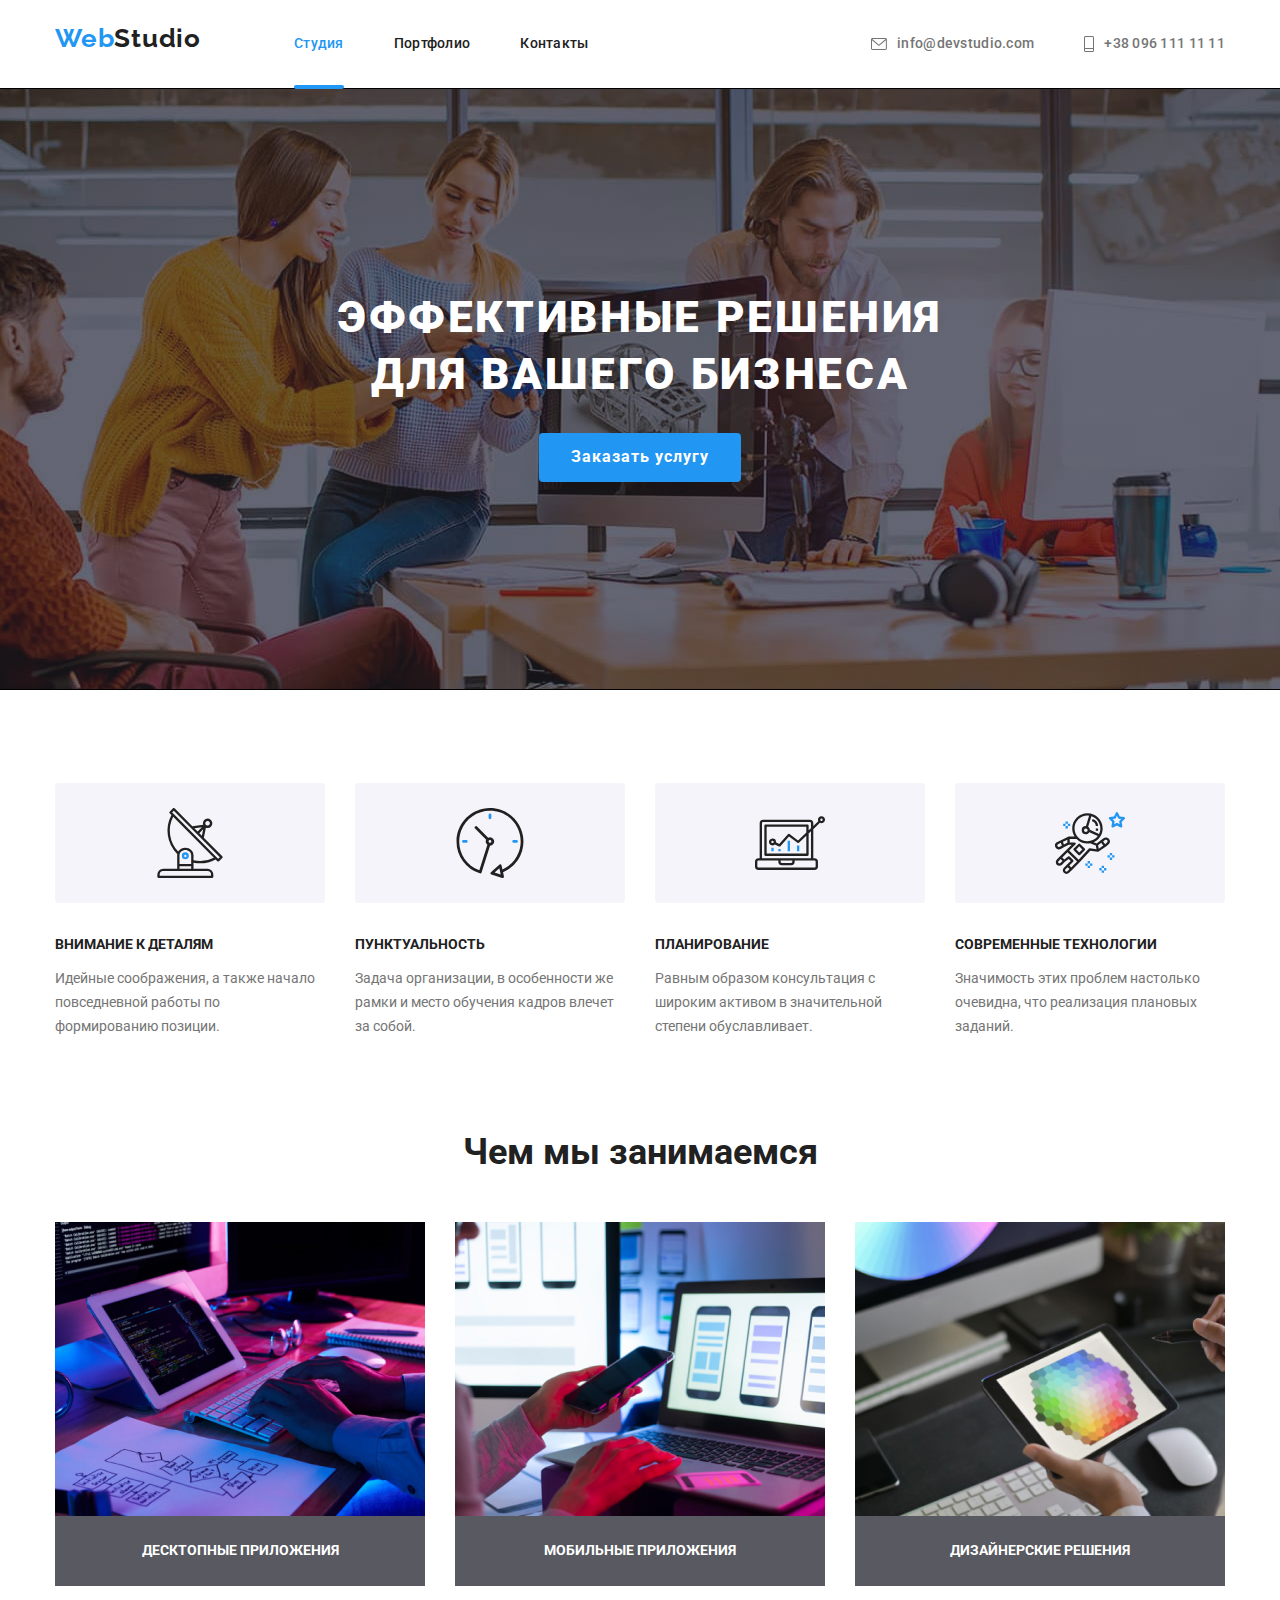
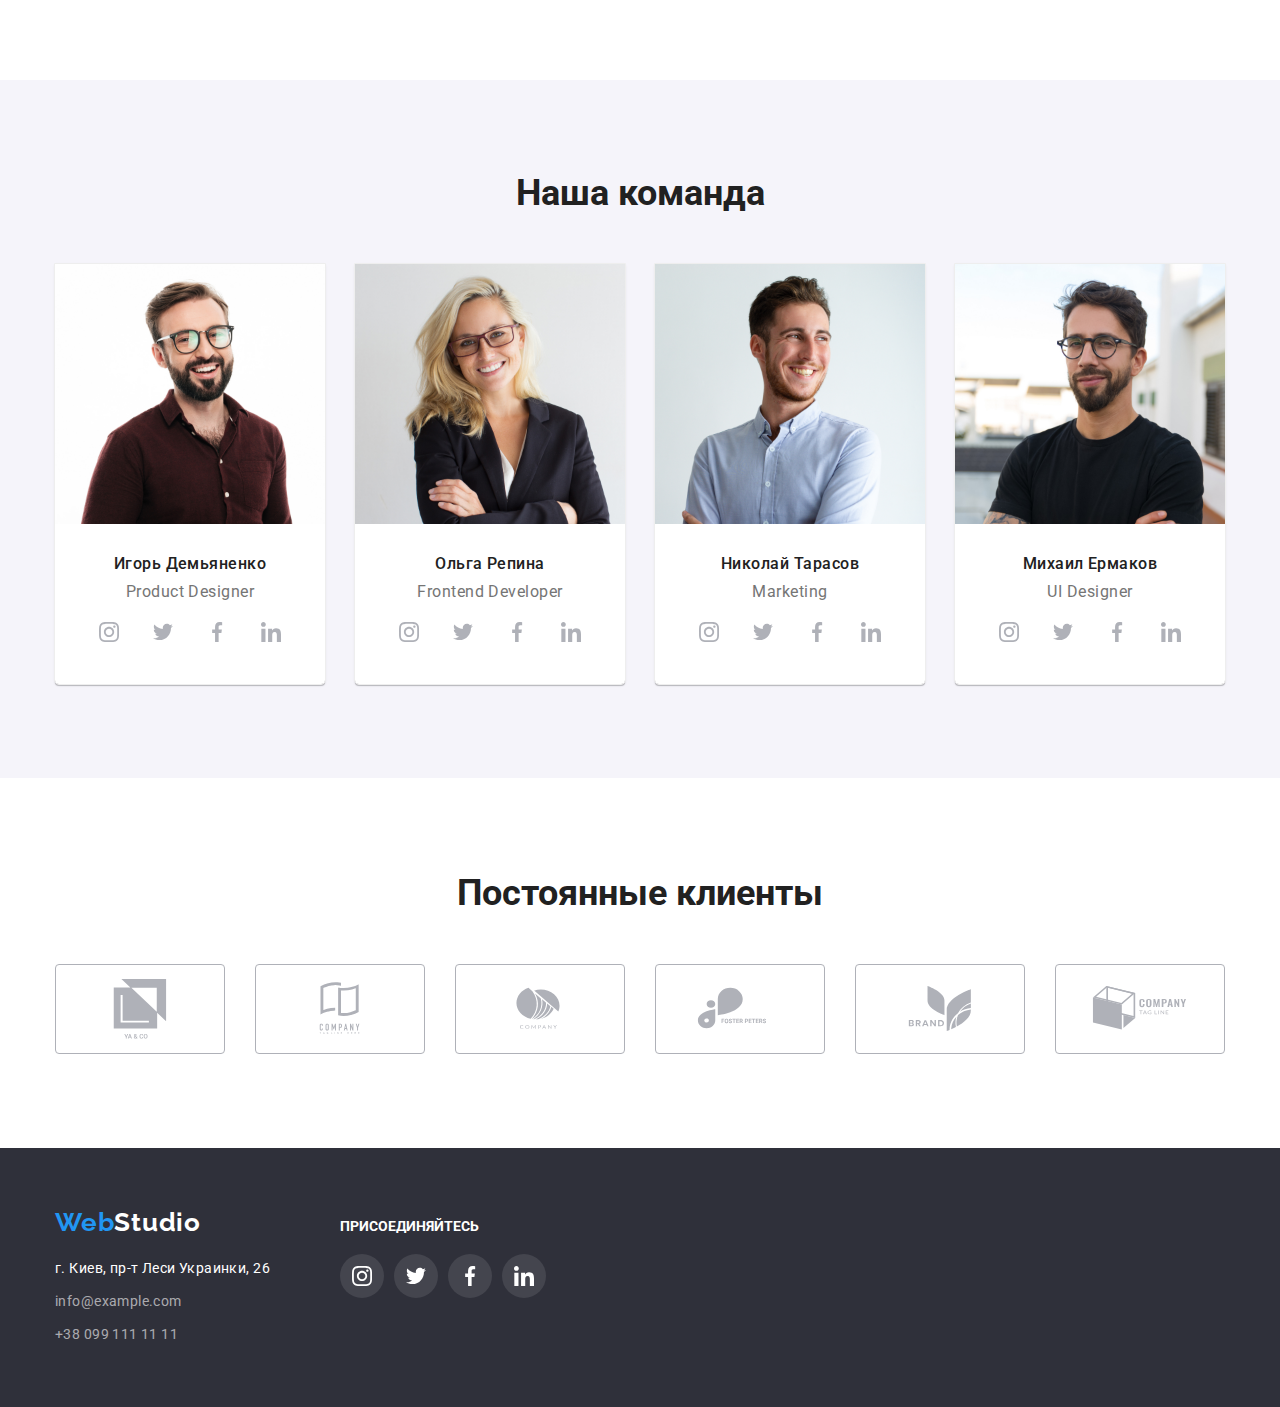
==== commit 17ed178b: "Добавляет работы с модальным оком" ====
--- a/index.html
+++ b/index.html
@@ -37,7 +37,7 @@
         <section class="bgcolorheader overlay">
             <div class=" container header-blok">
             <h1 class="headerdecor">Эффективные решения<br>для вашего бизнеса</h1>
-            <button class="btn" type="button" data-modal-open>Заказать услугу</button>
+            <button data-modal-open class="btn" type="button">Заказать услугу</button>
             </div>
         </section>
     <section class="section characteristic-info">
@@ -275,11 +275,11 @@
             </ul>
         </div></div>
     </footer>
-<div class="backdrop data-modal">
+<div data-modal class="backdrop is-hidden">
 <div class="modal">
-    <button type="button" class="close-btn" data-modal-close>x</button>
+    <button type="button" data-modal-close class="close-btn">x</button>
 </div>
 </div>
-<script src=""
+<script src="./js/modal.js"></script>
 </body>
 </html>--- a/css/styles.css
+++ b/css/styles.css
@@ -839,70 +839,13 @@
   background-color: var(--accent-color);
   transition: transform 300ms linear;
   /*opacity: 0;
-  transition-property: opacity, transform;
-  transition-duration: 250ms;
-  transition-timing-function: cubic-bezier(0.4, 0, 0.2, 1);*/
+  transition-property: opacity, transform;*/
   transform: translateY(100%);
 }
 .bgcproduct:hover.description {
   transform: translateY(0);
-}
-/*.content-overlay::before {
-  content: "";
-  position: absolute;
-  width: 100%;
-  height: 100%;
-  background: rgba(33, 150, 243, 0.9);
-  opacity: 0;
-  transition-property: opacity, transform;
+  transition-timing-function: cubic-bezier(0.4, 0, 0.2, 1);
   transition-duration: 250ms;
-  transition-timing-function: cubic-bezier(0.4, 0, 0.2, 1);
-  transform: translateY(100%);
-}*/
-
-.modal:target {
-  opacity: 1;
-  visibility: visible;
-}
-
-.modal {
-  position: fixed;
-  width: 100%;
-  height: 100%;
-  background-color: rgba(0, 0, 0, 0.2);
-  top: 0;
-  left: 0;
-  opacity: 0;
-  visibility: hidden;
-  top: 50%;
-  left: 50%;
-  transform: translate(-50%, -50%);
-  padding: 8px;
-}
-
-.modal-area {
-  position: absolute;
-  width: 100%;
-  height: 100%;
-  top: 0;
-  left: 0;
-}
-
-.modal-dialog {
-  min-height: 100%;
-  display: flex;
-  align-items: center;
-  justify-content: center;
-  padding: 40px;
-}
-
-.modal-content {
-  background-color: rgba(255, 255, 255, 1);
-  color: #000;
-  min-width: 528px;
-  min-height: 581px;
-  padding: 40px;
-  position: relative;
 }
 
 .backdrop {
@@ -914,6 +857,17 @@
   display: flex;
   align-items: center;
   justify-content: center;
+  transition: opacity 300ms ease-in-out, visibility 300ms ease-in-out;
+}
+
+.backdrop.is-hidden {
+  opacity: 0;
+  visibility: hidden;
+  pointer-events: none;
+}
+
+.backdrop.is-hidden.modal {
+  transform: scale(2);
 }
 
 .modal {
@@ -924,13 +878,15 @@
     0px 2px 1px rgba(0, 0, 0, 0.2);
   border-radius: 4px;
   position: relative;
+  transform: scale(1);
+  transition: transform 300ms ease;
 }
 
 .close-btn {
   position: absolute;
   right: 10px;
   top: 10px;
-  background-color: ;
+  background-color: var(--white-text-color);
   border-radius: 50%;
   width: 30px;
   height: 30px;
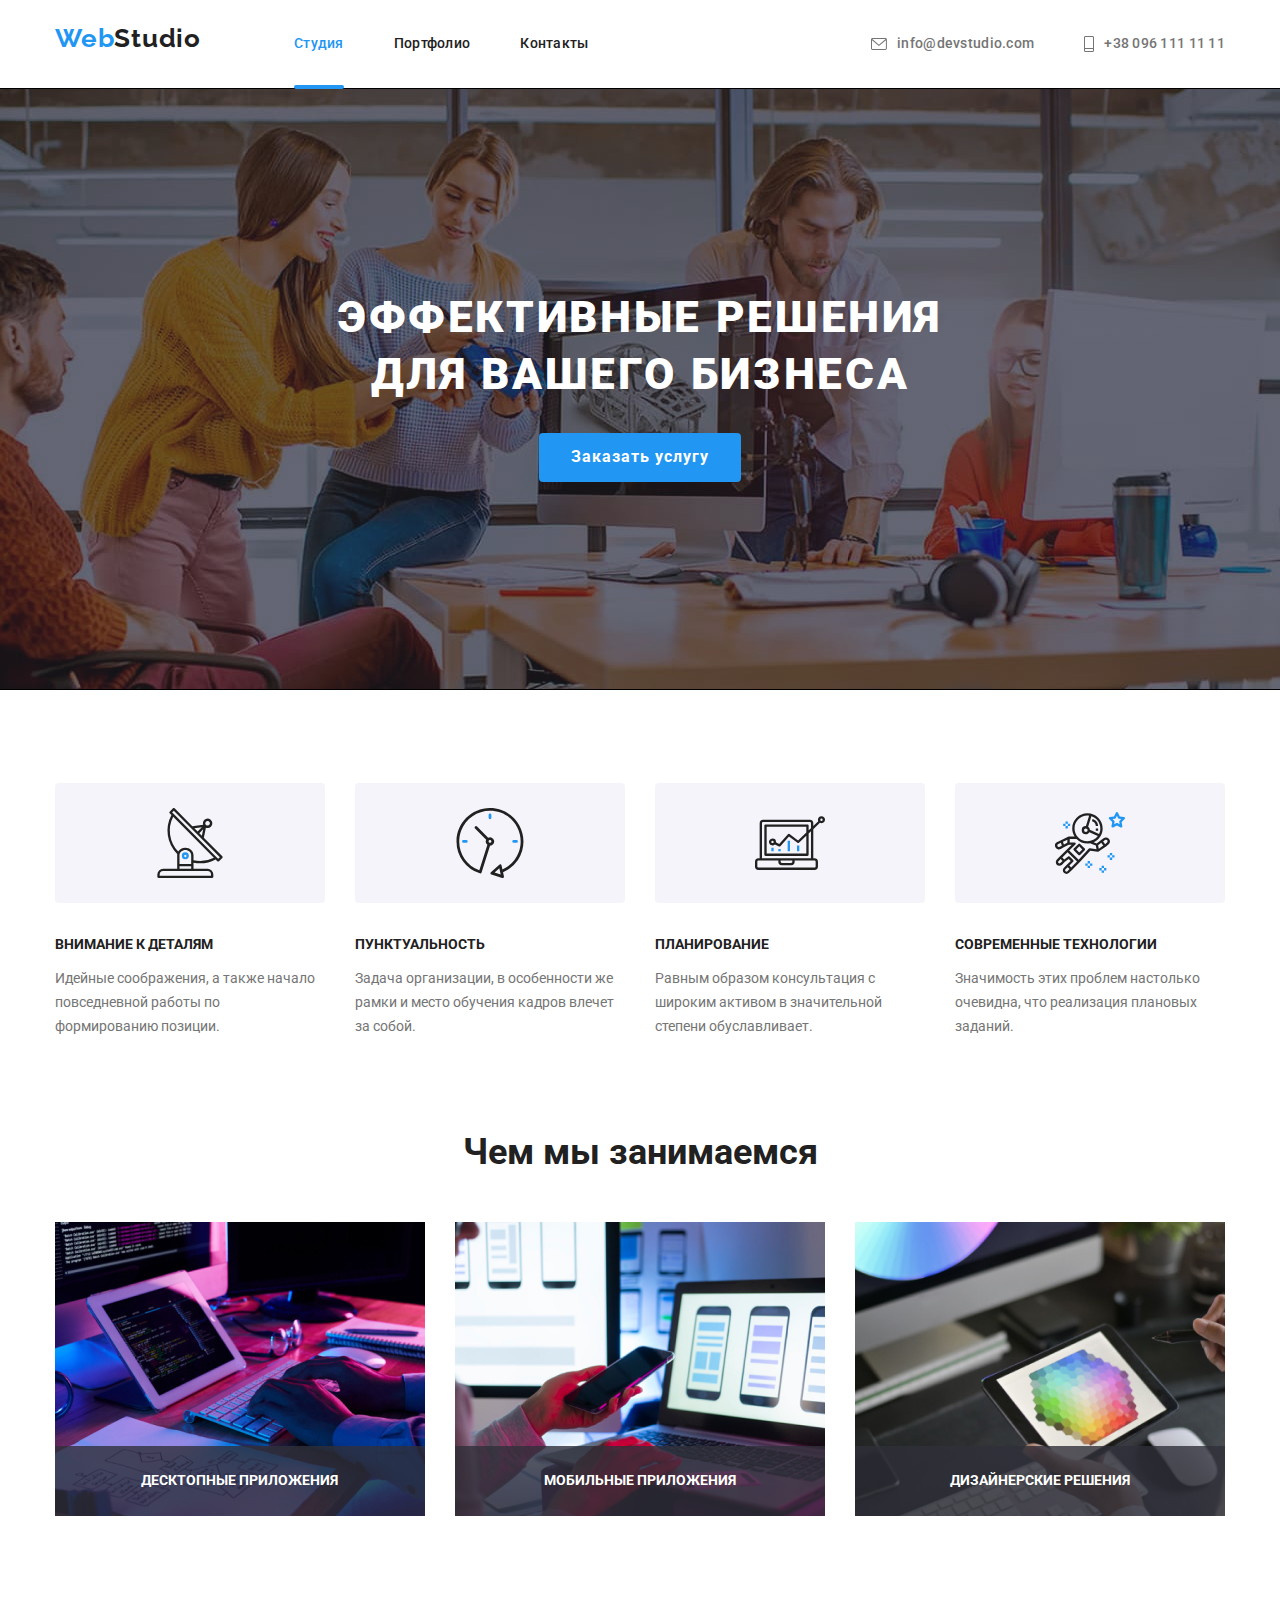
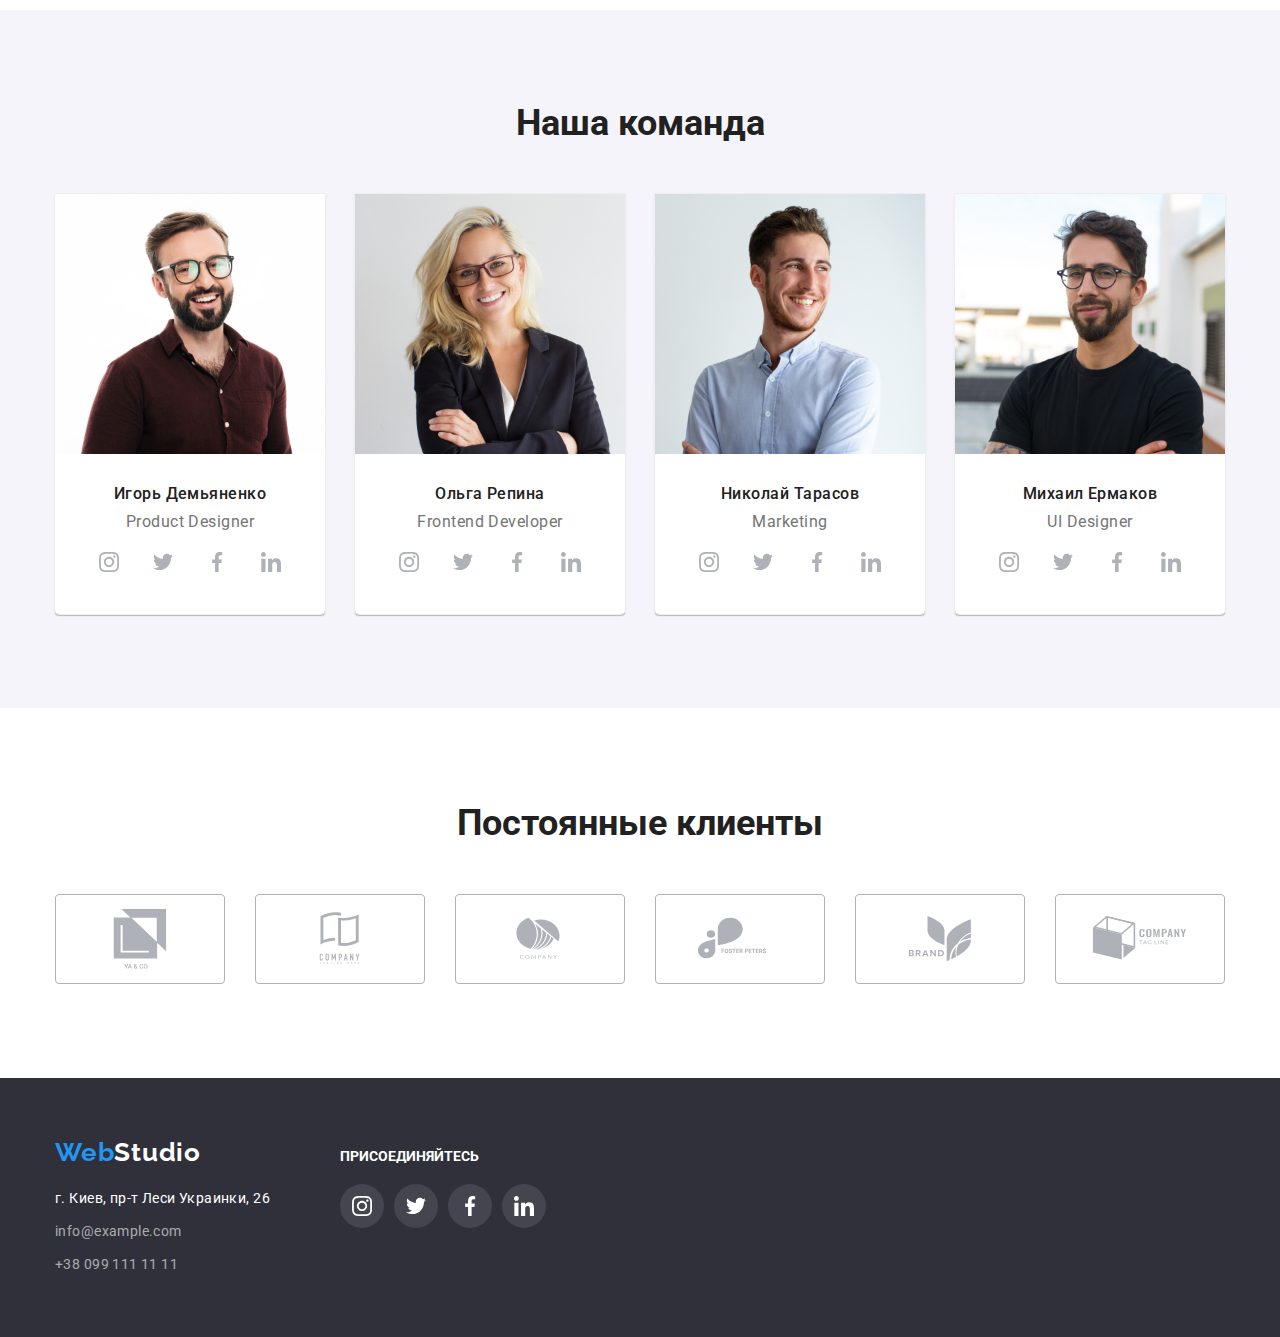
==== commit 9fa8837d: "Добавляет правки ментора" ====
--- a/index.html
+++ b/index.html
@@ -277,7 +277,10 @@
     </footer>
 <div data-modal class="backdrop is-hidden">
 <div class="modal">
-    <button type="button" data-modal-close class="close-btn">x</button>
+    <button type="button" data-modal-close class="close-btn"><a href="" target="_blank" rel="noopener noreferer" class="close-links"><svg
+            width="11" height="11">
+            <use href="./close.svg#icon-close"></use>
+        </svg></a></button>
 </div>
 </div>
 <script src="./js/modal.js"></script>
--- a/css/styles.css
+++ b/css/styles.css
@@ -8,6 +8,7 @@
   --white-bgc-port: #f5f4fa;
   --border-portfoli: #eeeeee;
   --icon: #afb1b8;
+  --portfolio-hover-cards: rgba(33, 150, 243, 0.9);
 }
 
 /*html {
@@ -148,6 +149,7 @@
   padding-top: 32px;
   padding-bottom: 32px;
   display: block;
+  transition: color 250ms cubic-bezier(0.4, 0, 0.2, 1);
 }
 .site-nav .link:hover,
 .site-nav .link:focus,
@@ -187,6 +189,7 @@
   padding-bottom: 32px;
   display: flex;
   align-items: center;
+  transition: color 250ms cubic-bezier(0.4, 0, 0.2, 1);
 }
 .site-navcolor .link:hover,
 .site-navcolor .link:focus,
@@ -350,9 +353,10 @@
 }
 
 .work-product-item {
-  width: calc(100% / 3- 30px);
+  width: calc(100% / 3 - 30px);
   margin-top: 30px;
   margin-left: 30px;
+  position: relative;
 }
 
 .characteristic {
@@ -401,6 +405,7 @@
   line-height: 1.7;
   letter-spacing: 0.03em;
   color: var(--white-text-color);
+  transition: color 250ms cubic-bezier(0.4, 0, 0.2, 1);
   /*text-decoration: none;*/
 }
 
@@ -409,6 +414,7 @@
   line-height: 1.7;
   letter-spacing: 0.03em;
   color: var(--footer-contact);
+  transition: color 250ms cubic-bezier(0.4, 0, 0.2, 1);
   /*text-decoration: none;*/
 }
 
@@ -429,6 +435,9 @@
   border: none;
   cursor: pointer;
   padding: 6px 22px;
+  transition: color 250ms cubic-bezier(0.4, 0, 0.2, 1),
+    background-color 250ms cubic-bezier(0.4, 0, 0.2, 1),
+    box-shadow 250ms cubic-bezier(0.4, 0, 0.2, 1);
   /*margin-right: 8px;*/
 }
 
@@ -486,11 +495,13 @@
 
 .product-link {
   display: block;
+  position: relative;
+  transition: color 250ms cubic-bezier(0.4, 0, 0.2, 1);
 }
 
 .bgsproduct-content {
-  /*padding: 20px 24px;*/
-  padding: 20px 0px 20px 24px;
+  padding: 20px 24px;
+  /*padding: 20px 0px 20px 24px;*/
   border: 1px solid var(--border-portfoli);
 }
 
@@ -645,6 +656,8 @@
   fill: #afb1b8;
   border: 1px solid #afb1b8;
   border-radius: 4px;
+  transition: fill 250ms cubic-bezier(0.4, 0, 0.2, 1),
+    border 250ms cubic-bezier(0.4, 0, 0.2, 1);
 }
 
 .clients-links:hover,
@@ -675,6 +688,8 @@
   display: inline-block;
   border-radius: 50%;
   fill: var(--icon);
+  transition: fill 250ms cubic-bezier(0.4, 0, 0.2, 1),
+    background-color 250ms cubic-bezier(0.4, 0, 0.2, 1);
   /*background-color: rgba(45, 62, 158, 0.1);*/
   /*margin-top: 28px;
   margin-left: 20px;*/
@@ -732,6 +747,8 @@
   border-radius: 50%;
   background-color: rgba(255, 255, 255, 0.1);
   fill: #ffffff;
+  transition: fill 250ms cubic-bezier(0.4, 0, 0.2, 1),
+    background-color 250ms cubic-bezier(0.4, 0, 0.2, 1);
 }
 
 .footer-networks-links:hover,
@@ -799,10 +816,8 @@
 }
 
 .wedo-content {
-  /*position: absolute;*/
+  position: absolute;
   bottom: 0;
-  margin-top: 0;
-  margin-bottom: 0;
   padding-top: 27px;
   padding-bottom: 27px;
   width: 100%;
@@ -826,23 +841,25 @@
   position: absolute;
   top: 0;
   left: 0;
-  padding: 63px, 24px;
-  /*margin-top: 0;
-  margin-bottom: 0;
-  padding-right: 24px;
-  padding-left: 24px;*/
+  padding: 63px 24px;
+  opacity: 0;
   font-size: 18px;
   line-height: 1.5;
   height: 100%;
-  /*letter-spacing: 0.03em;*/
   color: var(--white-text-color);
-  background-color: var(--accent-color);
-  transition: transform 300ms linear;
-  /*opacity: 0;
-  transition-property: opacity, transform;*/
+  background-color: var(--portfolio-hover-cards);
+  transition: transform 250ms cubic-bezier(0.4, 0, 0.2, 1),
+    opacity 250ms cubic-bezier(0.4, 0, 0.2, 1);
   transform: translateY(100%);
 }
-.bgcproduct:hover.description {
+
+.product-link:hover .description,
+.product-link:focus .description {
+  transform: translateY(0);
+  opacity: 1;
+}
+
+.bgsproduct:hover.description {
   transform: translateY(0);
   transition-timing-function: cubic-bezier(0.4, 0, 0.2, 1);
   transition-duration: 250ms;
@@ -850,14 +867,15 @@
 
 .backdrop {
   position: fixed;
-  height: 100vw;
-  width: 100%;
+  height: 100vh;
+  width: 100vw;
   background-color: rgba(0, 0, 0, 0.2);
   top: 0;
   display: flex;
   align-items: center;
   justify-content: center;
-  transition: opacity 300ms ease-in-out, visibility 300ms ease-in-out;
+  transition: opacity 300ms cubic-bezier(0.4, 0, 0.2, 1),
+    vissibility 300ms cubic-bezier(0.4, 0, 0.2, 1);
 }
 
 .backdrop.is-hidden {
@@ -867,19 +885,21 @@
 }
 
 .backdrop.is-hidden.modal {
-  transform: scale(2);
+  transform: scale(0);
+  opacity: 0;
 }
 
 .modal {
   width: 528px;
-  height: 581px;
+  min-height: 581px;
   background: var(--white-text-color);
   box-shadow: 0px 1px 3px rgba(0, 0, 0, 0.12), 0px 1px 1px rgba(0, 0, 0, 0.14),
     0px 2px 1px rgba(0, 0, 0, 0.2);
   border-radius: 4px;
+  transform: scale(1);
+  transition: transform 300ms cubic-bezier(0.4, 0, 0.2, 1),
+    opacity 300ms cubic-bezier(0.4, 0, 0.2, 1);
   position: relative;
-  transform: scale(1);
-  transition: transform 300ms ease;
 }
 
 .close-btn {
@@ -895,3 +915,23 @@
   align-items: center;
   justify-content: center;
 }
+
+.close-links {
+  position: absolute;
+  padding-top: 7px;
+  padding-bottom: 9px;
+  width: 30px;
+  height: 30px;
+  display: inline-block;
+  border-radius: 50%;
+  border: 1px solid rgba(0, 0, 0, 0.1);
+  fill: #000000;
+  transition: fill 250ms cubic-bezier(0.4, 0, 0.2, 1),
+    background-color 250ms cubic-bezier(0.4, 0, 0.2, 1);
+}
+
+.close-links:hover,
+.close-links:focus {
+  fill: var(--accent-color);
+  border: 1px solid var(--accent-color);
+}
